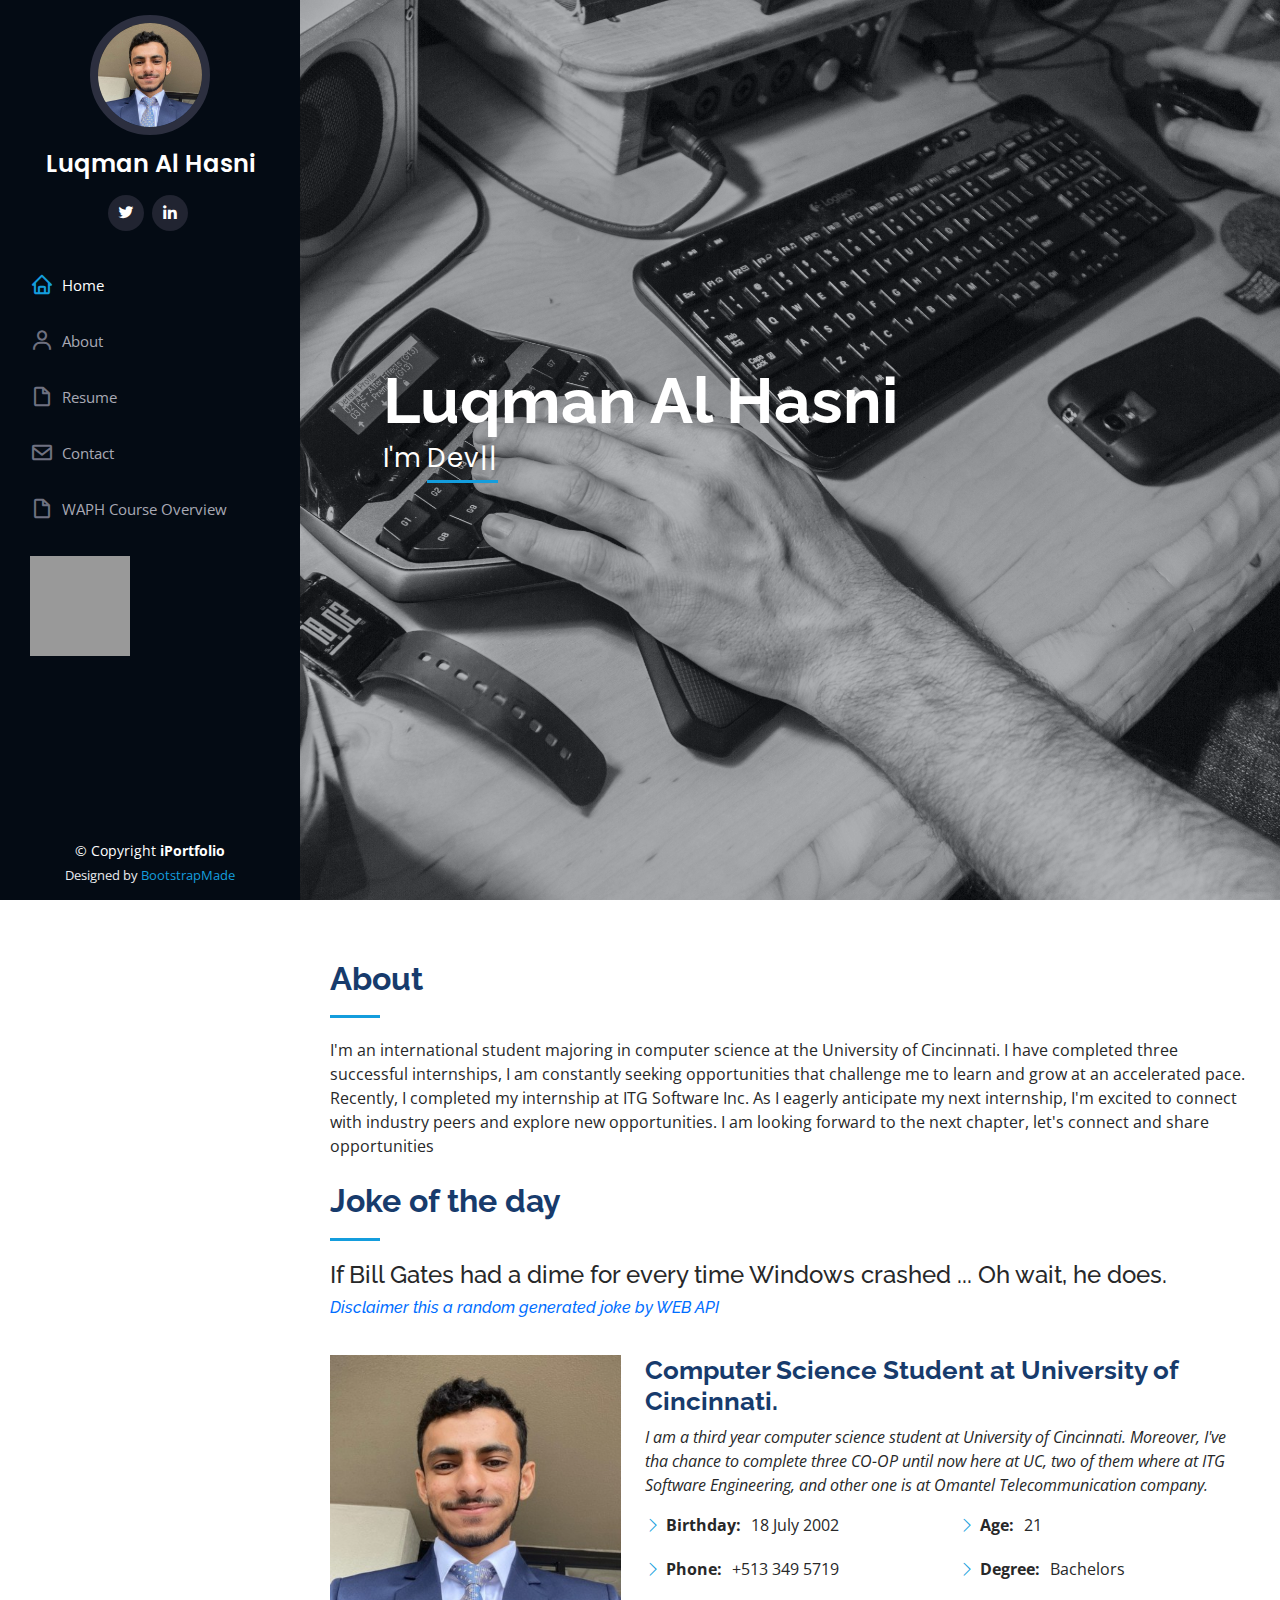
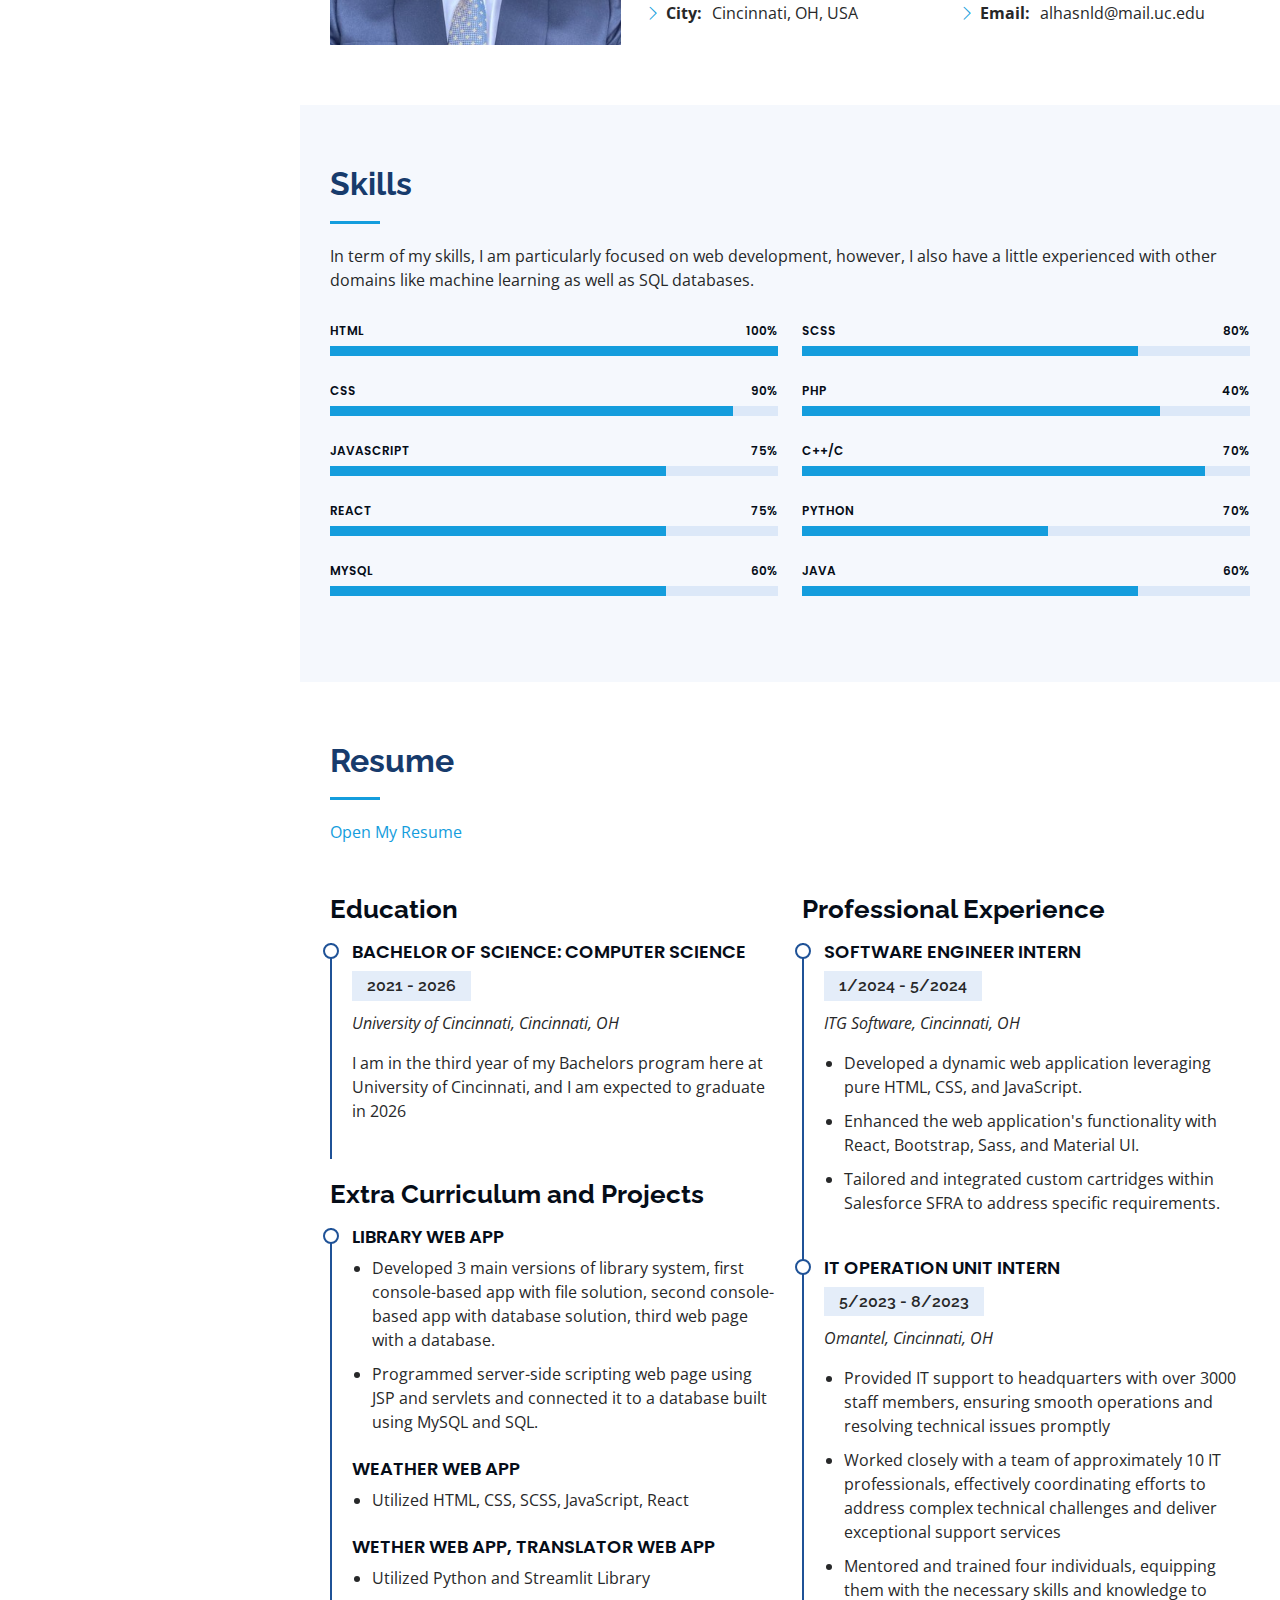
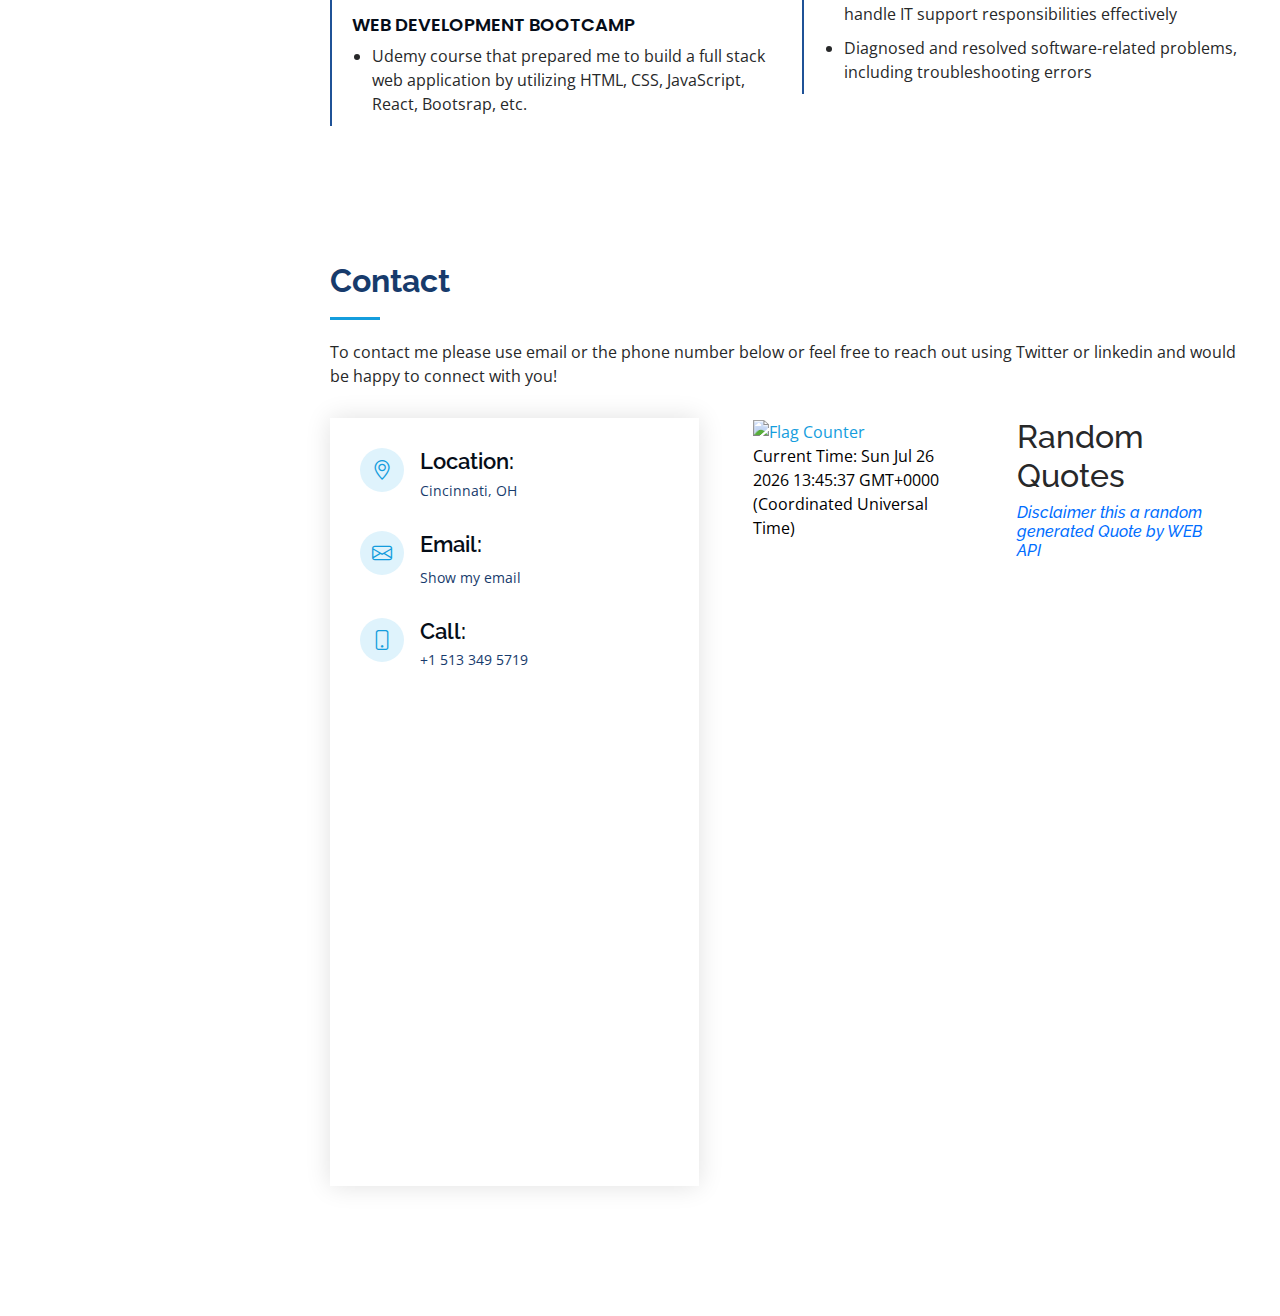
==== index.html @ 96d5d6ed "update main page cookies" ====
<!DOCTYPE html>
<html lang="en">

<head>
  <meta charset="utf-8">
  <meta content="width=device-width, initial-scale=1.0" name="viewport">

  <title>Luqman Al Hasni</title>
  <meta content="" name="description">
  <meta content="" name="keywords">

  <!-- Favicons -->
  <link href="assets/img/favicon.png" rel="icon">
  <link href="assets/img/apple-touch-icon.png" rel="apple-touch-icon">

  <!-- Google Fonts -->
  <link
    href="https://fonts.googleapis.com/css?family=Open+Sans:300,300i,400,400i,600,600i,700,700i|Raleway:300,300i,400,400i,500,500i,600,600i,700,700i|Poppins:300,300i,400,400i,500,500i,600,600i,700,700i"
    rel="stylesheet">

  <!-- Vendor CSS Files -->
  <link href="assets/vendor/aos/aos.css" rel="stylesheet">
  <link href="assets/vendor/bootstrap/css/bootstrap.min.css" rel="stylesheet">
  <link href="assets/vendor/bootstrap-icons/bootstrap-icons.css" rel="stylesheet">
  <link href="assets/vendor/boxicons/css/boxicons.min.css" rel="stylesheet">
  <link href="assets/vendor/glightbox/css/glightbox.min.css" rel="stylesheet">
  <link href="assets/vendor/swiper/swiper-bundle.min.css" rel="stylesheet">

  <!-- Template Main CSS File -->
  <link href="assets/css/style.css" rel="stylesheet">

  <!-- =======================================================
  * Template Name: iPortfolio
  * Template URL: https://bootstrapmade.com/iportfolio-bootstrap-portfolio-websites-template/
  * Updated: Mar 17 2024 with Bootstrap v5.3.3
  * Author: BootstrapMade.com
  * License: https://bootstrapmade.com/license/
  ======================================================== -->

<!-- CSS clock additions -->
  <style>
    .button {
      background-color: #4CAF50;
      border: none;
      color: white;
      padding: 5px;
      text-align: center;
      text-decoration: none;
      display: inline-block;
      font-size: 12px;
      margin: 4px 2px;
      cursor: pointer;
    }
  
    .round {
      border-radius: 8px;
    }
  
  </style>



  <!-- jQuery -->
  <script src="https://code.jquery.com/jquery-3.7.1.min.js"
    integrity="sha256-/JqT3SQfawRcv/BIHPThkBvs0OEvtFFmqPF/lYI/Cxo=" crossorigin="anonymous"></script>

</head>

<body data-aos-easing="ease-in-out" data-aos-duration="1000" data-aos-delay="0">

  <!-- ======= Mobile nav toggle button ======= -->
  <i class="bi bi-list mobile-nav-toggle d-xl-none"></i>

  <!-- ======= Header ======= -->
  <header id="header">
    <div class="d-flex flex-column">

      <div class="profile">
        <img src="assets/img/headshot.jpg" alt="" class="img-fluid rounded-circle">
        <h1 class="text-light"><a href="index.html">Luqman Al Hasni</a></h1>
        <div class="social-links mt-3 text-center">
          <a href="https://twitter.com/alhasani_luqman" class="twitter"><i class="bx bxl-twitter"></i></a>
          <a href="https://www.linkedin.com/in/luqman-alhasni/" class="linkedin"><i class="bx bxl-linkedin"></i></a>
        </div>
      </div>

      <nav id="navbar" class="nav-menu navbar">
        <ul>
          <li><a href="#hero" class="nav-link scrollto"><i class="bx bx-home"></i> <span>Home</span></a></li>
          <li><a href="#about" class="nav-link scrollto"><i class="bx bx-user"></i> <span>About</span></a></li>
          <li><a href="#resume" class="nav-link scrollto active"><i class="bx bx-file-blank"></i>
              <span>Resume</span></a></li>
          <li><a href="#contact" class="nav-link scrollto"><i class="bx bx-envelope"></i> <span>Contact</span></a></li>
          <li><a href="waph.html" class="nav-link scrollto"><i class="bx bx-file-blank"></i> <span>WAPH Course Overview</span></a></li>
          <li></li>
          <li style="padding: 15px;"><canvas id="analog-clock" width="100" height="100" style="background-color: #999;"></canvas>
              <script src="https://waph-uc.github.io/clock.js"></script></li>
          </li> 
        </ul>
      </nav><!-- .nav-menu -->
    </div>
  </header><!-- End Header -->

  <!-- ======= Hero Section ======= -->
  <section id="hero" class="d-flex flex-column justify-content-center align-items-center">
    <div class="hero-container aos-init aos-animate" data-aos="fade-in">
      <h1>Luqman Al Hasni</h1>
      <p>I'm <span class="typed" data-typed-items="Developer, Photographer">Photog</span><span class="typed-cursor" aria-hidden="true">|</span></p>
    </div>
  </section><!-- End Hero -->

  <main id="main">

    <!-- ======= About Section ======= -->
    <section id="about" class="about">
      <div class="container">

        <div class="section-title">
          <h2>About</h2>
          <p>
            I'm an international student majoring in computer science at the University of Cincinnati. I have completed
            three
            successful internships, I am constantly seeking opportunities that challenge me to learn and grow at an
            accelerated
            pace. Recently, I completed my internship at ITG Software Inc. As I eagerly anticipate my next internship,
            I'm excited
            to connect with industry peers and explore new opportunities. I am looking forward to the next chapter,
            let's connect
            and share opportunities
          </p>
          <br>
          <h2>Joke of the day</h2>
          <h4 id="response">If Bill Gates had a dime for every time Windows crashed ... Oh wait, he does.</h4>
          <h6 style="color: rgb(0, 110, 255); font-style:italic">Disclaimer this a random generated joke by WEB API</h6>
        </div>

        <div class="row">
          <div class="col-lg-4 aos-init aos-animate" data-aos="fade-right">
            <img src="assets/img/headshot.jpg" class="img-fluid" alt="">
          </div>
          <div class="col-lg-8 pt-4 pt-lg-0 content aos-init aos-animate" data-aos="fade-left">
            <h3>Computer Science Student at University of Cincinnati.</h3>
            <p class="fst-italic">
              I am a third year computer science student at University of Cincinnati. Moreover, I've tha chance to
              complete three CO-OP until now here at UC, two of them
              where at ITG Software Engineering, and other one is at Omantel Telecommunication company.
            </p>
            <div class="row">
              <div class="col-lg-6">
                <ul>
                  <li><i class="bi bi-chevron-right"></i> <strong>Birthday:</strong> <span>18 July 2002</span></li>
                  <li><i class="bi bi-chevron-right"></i> <strong>Phone:</strong> <span>+513 349 5719</span></li>
                  <li><i class="bi bi-chevron-right"></i> <strong>City:</strong> <span>Cincinnati, OH, USA</span></li>
                </ul>
              </div>
              <div class="col-lg-6">
                <ul>
                  <li><i class="bi bi-chevron-right"></i> <strong>Age:</strong> <span>21</span></li>
                  <li><i class="bi bi-chevron-right"></i> <strong>Degree:</strong> <span>Bachelors</span></li>
                  <li><i class="bi bi-chevron-right"></i> <strong>Email:</strong> <span>alhasnld@mail.uc.edu</span></li>
                </ul>
              </div>
            </div>
          </div>

        </div>
      </div>
    </section><!-- End About Section -->

    <!-- ======= Skills Section ======= -->
    <section id="skills" class="skills section-bg">
      <div class="container">

        <div class="section-title">
          <h2>Skills</h2>
          <p>
            In term of my skills, I am particularly focused on web development, however, I also have a little
            experienced with other domains like machine learning
            as well as SQL databases.
          </p>
        </div>

        <div class="row skills-content">

          <div class="col-lg-6 aos-init aos-animate" data-aos="fade-up">

            <div class="progress">
              <span class="skill">HTML <i class="val">100%</i></span>
              <div class="progress-bar-wrap">
                <div class="progress-bar" role="progressbar" aria-valuenow="100" aria-valuemin="0" aria-valuemax="100"
                  style="width: 100%;"></div>
              </div>
            </div>

            <div class="progress">
              <span class="skill">CSS <i class="val">90%</i></span>
              <div class="progress-bar-wrap">
                <div class="progress-bar" role="progressbar" aria-valuenow="90" aria-valuemin="0" aria-valuemax="100"
                  style="width: 90%;"></div>
              </div>
            </div>

            <div class="progress">
              <span class="skill">JavaScript <i class="val">75%</i></span>
              <div class="progress-bar-wrap">
                <div class="progress-bar" role="progressbar" aria-valuenow="75" aria-valuemin="0" aria-valuemax="100"
                  style="width: 75%;"></div>
              </div>
            </div>

            <div class="progress">
              <span class="skill">React <i class="val">75%</i></span>
              <div class="progress-bar-wrap">
                <div class="progress-bar" role="progressbar" aria-valuenow="75" aria-valuemin="0" aria-valuemax="100"
                  style="width: 75%;"></div>
              </div>
            </div>

            <div class="progress">
              <span class="skill">MySQL <i class="val">60%</i></span>
              <div class="progress-bar-wrap">
                <div class="progress-bar" role="progressbar" aria-valuenow="75" aria-valuemin="0" aria-valuemax="100"
                  style="width: 75%;"></div>
              </div>
            </div>

          </div>

          <div class="col-lg-6 aos-init aos-animate" data-aos="fade-up" data-aos-delay="100">

            <div class="progress">
              <span class="skill">SCSS <i class="val">80%</i></span>
              <div class="progress-bar-wrap">
                <div class="progress-bar" role="progressbar" aria-valuenow="75" aria-valuemin="0" aria-valuemax="100"
                  style="width: 75%;"></div>
              </div>
            </div>

            <div class="progress">
              <span class="skill">PHP <i class="val">40%</i></span>
              <div class="progress-bar-wrap">
                <div class="progress-bar" role="progressbar" aria-valuenow="80" aria-valuemin="0" aria-valuemax="100"
                  style="width: 80%;"></div>
              </div>
            </div>

            <div class="progress">
              <span class="skill">C++/C <i class="val">70%</i></span>
              <div class="progress-bar-wrap">
                <div class="progress-bar" role="progressbar" aria-valuenow="90" aria-valuemin="0" aria-valuemax="100"
                  style="width: 90%;"></div>
              </div>
            </div>

            <div class="progress">
              <span class="skill">Python <i class="val">70%</i></span>
              <div class="progress-bar-wrap">
                <div class="progress-bar" role="progressbar" aria-valuenow="55" aria-valuemin="0" aria-valuemax="100"
                  style="width: 55%;"></div>
              </div>
            </div>

            <div class="progress">
              <span class="skill">Java <i class="val">60%</i></span>
              <div class="progress-bar-wrap">
                <div class="progress-bar" role="progressbar" aria-valuenow="75" aria-valuemin="0" aria-valuemax="100"
                  style="width: 75%;"></div>
              </div>
            </div>

          </div>

        </div>

      </div>
    </section><!-- End Skills Section -->

    <!-- ======= Resume Section ======= -->
    <section id="resume" class="resume">
      <div class="container">

        <div class="section-title">
          <h2>Resume</h2>
          <!-- open resume  -->
          <a href="luqmanAlhasni_resume.pdf" download="Luqman_Al_Hasni_Resume">Open My Resume</a>

        </div>

        <div class="row">
          <div class="col-lg-6 aos-init aos-animate" data-aos="fade-up">
            <h3 class="resume-title">Education</h3>
            <div class="resume-item">
              <h4>Bachelor of Science: Computer Science</h4>
              <h5>2021 - 2026</h5>
              <p><em>University of Cincinnati, Cincinnati, OH</em></p>
              <p>
                I am in the third year of my Bachelors program here at University of Cincinnati, and I am expected to
                graduate in
                2026
              </p>
            </div>
            <h3 class="resume-title">Extra Curriculum and Projects</h3>
            <div class="resume-item pb-0">
              <h4>Library Web App</h4>
              <ul>
                <li>Developed 3 main versions of library system, first console-based app with file solution,
                  second console-based app with database solution, third web page with a database.</li>
                <li>Programmed server-side scripting web page using JSP and servlets and connected it to a
                  database built using MySQL and SQL.</li>
              </ul>
              <h4>Weather Web App</h4>
              <ul>
                <li>Utilized HTML, CSS, SCSS, JavaScript, React</li>
              </ul>
              <h4>Wether Web App, Translator Web App</h4>
              <ul>
                <li>Utilized Python and Streamlit Library</li>
              </ul>
              <h4>Web Development Bootcamp</h4>
              <ul>
                <li>Udemy course that prepared me to build a full stack web application by utilizing HTML, CSS,
                  JavaScript, React, Bootsrap, etc.</li>
              </ul>
            </div>


          </div>
          <div class="col-lg-6 aos-init aos-animate" data-aos="fade-up" data-aos-delay="100">
            <h3 class="resume-title">Professional Experience</h3>
            <div class="resume-item">
              <h4>Software Engineer Intern</h4>
              <h5>1/2024 - 5/2024</h5>
              <p><em>ITG Software, Cincinnati, OH</em></p>
              <ul>
                <li>Developed a dynamic web application leveraging pure HTML, CSS, and
                  JavaScript.</li>
                <li>Enhanced the web application's functionality with React, Bootstrap, Sass, and
                  Material UI.</li>
                <li>Tailored and integrated custom cartridges within Salesforce SFRA to address
                  specific requirements.</li>
              </ul>
            </div>
            <div class="resume-item">
              <h4>IT Operation Unit Intern</h4>
              <h5>5/2023 - 8/2023</h5>
              <p><em>Omantel, Cincinnati, OH</em></p>
              <ul>
                <li>Provided IT support to headquarters with over 3000 staff members, ensuring smooth
                  operations and resolving technical issues promptly</li>
                <li>Worked closely with a team of approximately 10 IT professionals, effectively coordinating
                  efforts to address complex technical challenges and deliver exceptional support services</li>
                <li>Mentored and trained four individuals, equipping them with the necessary skills and
                  knowledge to handle IT support responsibilities effectively</li>
                <li>Diagnosed and resolved software-related problems, including troubleshooting errors</li>
              </ul>
            </div>
          </div>
        </div>

      </div>
    </section><!-- End Resume Section -->

    <!-- ======= Contact Section ======= -->
    <section id="contact" class="contact">
      <div class="container">

        <div class="section-title">
          <h2>Contact</h2>
          <p>To contact me please use email or the phone number below or feel free to reach out using Twitter or
            linkedin and would be happy to connect with you!</p>
        </div>

        <div class="row aos-init aos-animate" data-aos="fade-in">

          <div class="col-lg-5 d-flex align-items-stretch">
            <div class="info">
              <div class="address">
                <i class="bi bi-geo-alt"></i>
                <h4>Location:</h4>
                <p>Cincinnati, OH</p>
              </div>

              <div class="email">
                <i class="bi bi-envelope"></i>
                <h4>Email:</h4>
                <p id="email" onclick="showhideEmail()">Show my email</p>
                <script src="email.js"></script>
              </div>

              <div class="phone">
                <i class="bi bi-phone"></i>
                <h4>Call:</h4>
                <p>+1 513 349 5719
                </p>
              </div>


              <!-- Google Maps: University of Cincinnati -->
              <iframe width="400" height="450" loading="lazy" allowfullscreen=""
                referrerpolicy="no-referrer-when-downgrade" src="https://www.google.com/maps/embed/v1/place?key=AIzaSyAjNZ2mWCXlioT3sHR6zsjRLTpzAKWaE2Y
                  &amp;q=University+of+Cincinnati,Cincinnati+OH">
              </iframe>
            </div>

          </div>

          <div class="col-lg-7 mt-5 mt-lg-0 d-flex align-items-stretch">
            <div class="container">
              <a href="https://info.flagcounter.com/Q9yh"><img
                  src="https://s11.flagcounter.com/count2/Q9yh/bg_FFFFFF/txt_000000/border_CCCCCC/columns_2/maxflags_10/viewers_0/labels_0/pageviews_0/flags_0/percent_0/"
                  alt="Flag Counter" border="0"></a>
                <div id="digit-clock" style="color: rgb(0, 0, 0);"></div>
            </div>
            <div class="container">
              <h2>Random Quotes</h2>
              <h4 id="quote" style="font-style:italic;"></h4>
              <h5 id="quoteAuthor" style="font-style:italic;"></h5>
              <h6 style="color: rgb(0, 110, 255); font-style:italic">Disclaimer this a random generated  Quote by WEB API</h6>
            </div>
          </div>

        </div>

      </div>
    </section><!-- End Contact Section -->

  </main><!-- End #main -->

  <!-- ======= Footer ======= -->
  <footer id="footer">
    <div class="container">
      <div class="copyright" style="color: white;">
        © Copyright <strong><span>iPortfolio</span></strong>
      </div>
      <div class="credits">
        <!-- All the links in the footer should remain intact. -->
        <!-- You can delete the links only if you purchased the pro version. -->
        <!-- Licensing information: https://bootstrapmade.com/license/ -->
        <!-- Purchase the pro version with working PHP/AJAX contact form: https://bootstrapmade.com/iportfolio-bootstrap-portfolio-websites-template/ -->
        Designed by <a href="https://bootstrapmade.com/">BootstrapMade</a>
      </div>
    </div>
  </footer><!-- End  Footer -->

  <a href="#" class="back-to-top d-flex align-items-center justify-content-center active"><i
      class="bi bi-arrow-up-short"></i></a>

  <!-- Vendor JS Files -->
  <script src="assets/vendor/purecounter/purecounter_vanilla.js"></script>
  <script src="assets/vendor/aos/aos.js"></script>
  <script src="assets/vendor/bootstrap/js/bootstrap.bundle.min.js"></script>
  <script src="assets/vendor/glightbox/js/glightbox.min.js"></script>
  <script src="assets/vendor/isotope-layout/isotope.pkgd.min.js"></script>
  <script src="assets/vendor/swiper/swiper-bundle.min.js"></script>
  <script src="assets/vendor/typed.js/typed.umd.js"></script>
  <script src="assets/vendor/waypoints/noframework.waypoints.js"></script>
  <script src="assets/vendor/php-email-form/validate.js"></script>

  <!-- Template Main JS File -->
  <script src="assets/js/main.js"></script>
  <style data-typed-js-cursor-css="true">
    .typed-cursor {
      opacity: 1;
    }

    .typed-cursor.typed-cursor--blink {
      animation: typedjsBlink 0.7s infinite;
      -webkit-animation: typedjsBlink 0.7s infinite;
      animation: typedjsBlink 0.7s infinite;
    }

    @keyframes typedjsBlink {
      50% {
        opacity: 0.0;
      }
    }

    @-webkit-keyframes typedjsBlink {
      0% {
        opacity: 1;
      }

      50% {
        opacity: 0.0;
      }

      100% {
        opacity: 1;
      }
    }
  </style>
  <style data-typed-js-cursor-css="true">
    .typed-cursor {
      opacity: 1;
    }

    .typed-cursor.typed-cursor--blink {
      animation: typedjsBlink 0.7s infinite;
      -webkit-animation: typedjsBlink 0.7s infinite;
      animation: typedjsBlink 0.7s infinite;
    }

    @keyframes typedjsBlink {
      50% {
        opacity: 0.0;
      }
    }

    @-webkit-keyframes typedjsBlink {
      0% {
        opacity: 1;
      }

      50% {
        opacity: 0.0;
      }

      100% {
        opacity: 1;
      }
    }
  </style>





  <script>

    // setting cookies
    if (document.cookie.indexOf("username") < 0) {
      let currentDate = new Date();
      let username = prompt("Please enter your name: ");
      if (username) {
        document.cookie = 'username=' + username;
        document.cookie = 'visitDate=' + currentDate.toString();
        console.log("Welcome To My Profile " + username + "! you visited us today on " + currentDate);
      } else {
        document.cookie = 'username=YOURusername' + ';visitDate=' + currentDate;;
        document.cookie = 'visitDate=' + currentDate.toString();
        console.log("Welcome To My Profile!");
      }
    } else {
      if (!(document.cookie == "username=YOURusername")) {
        let info = document.cookie.split(';');
        let username = info[0].slice(9);  
        let currentDate = info[1];
        console.log("Welcome Back To My Profile " + username + "! your last visit was on " + currentDate);
      } else {
        let currentDate = document.cookie.slice(32);
        console.log("Welcome Back To My Profile! your last visit was on " + currentDate);
      }
    }
    
    // first API: Joke API
    
    setInterval(function () {
        $.get("https://v2.jokeapi.dev/joke/Any?type=single",
        function (result) {
          if (result.length == 0) {
            return;
          }
          $("#response").html(result.joke);
        }) 
      }, 60000);

    // second API: random quote
    setInterval(function () {
      $.get("https://dummyjson.com/quotes/random",
        function (result) {
          if (result.length == 0) {
            return;
          }
          $("#quote").html(result.quote);
          $("#quoteAuthor").html(result.author);
        })
      }, 60000);
      
    function displayTime() {
      var currentDate = new Date();
      if (currentDate) {
        document.getElementById('digit-clock').innerHTML = "Current Time: " + currentDate;
      } else {
        return;
      }
    }
    setInterval(displayTime, 500);
    var canvas = document.getElementById("analog-clock");
    var ctx = canvas.getContext("2d");
    var radius = canvas.height / 2;
    ctx.translate(radius, radius);
    radius = radius * 0.90;
    setInterval(drawClock, 1000);
    function drawClock() {
      drawFace(ctx, radius);
      drawNumbers(ctx, radius);
      drawTime(ctx, radius);
    }
  </script>
</body>

</html>
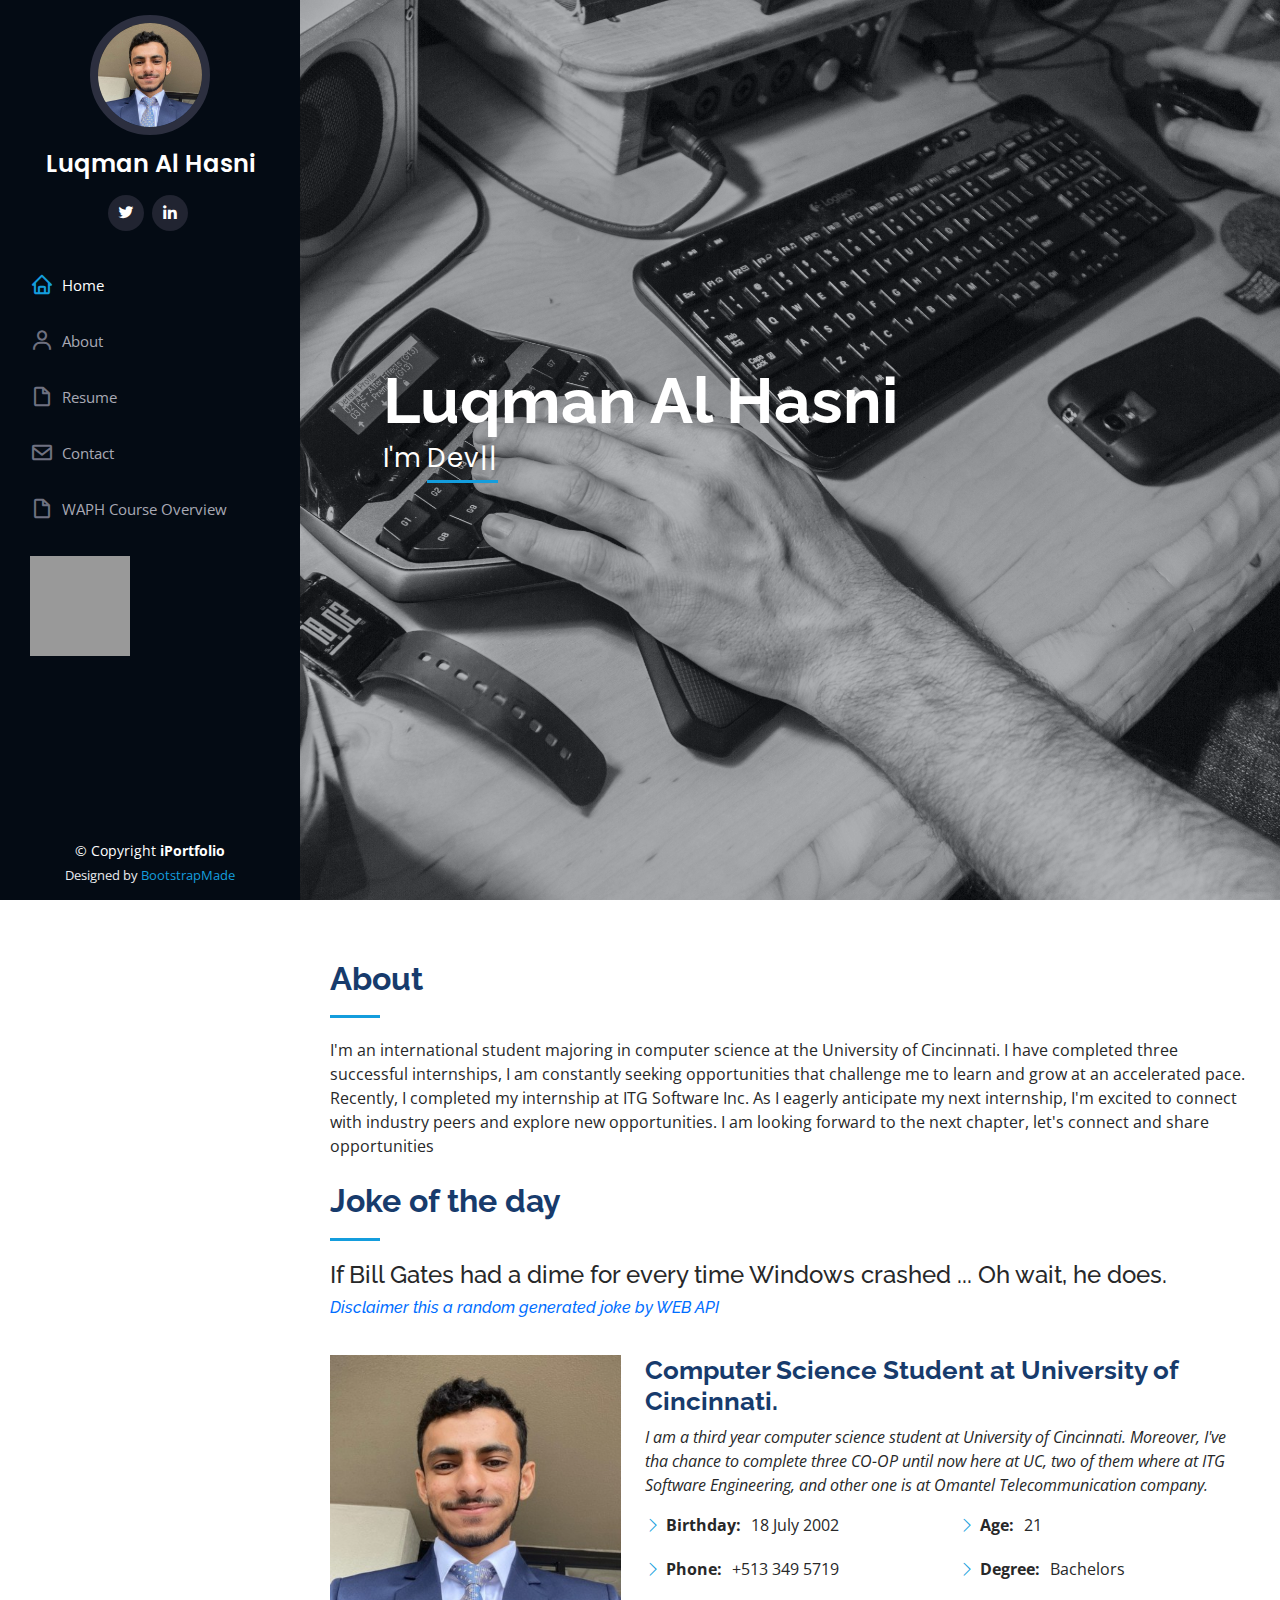
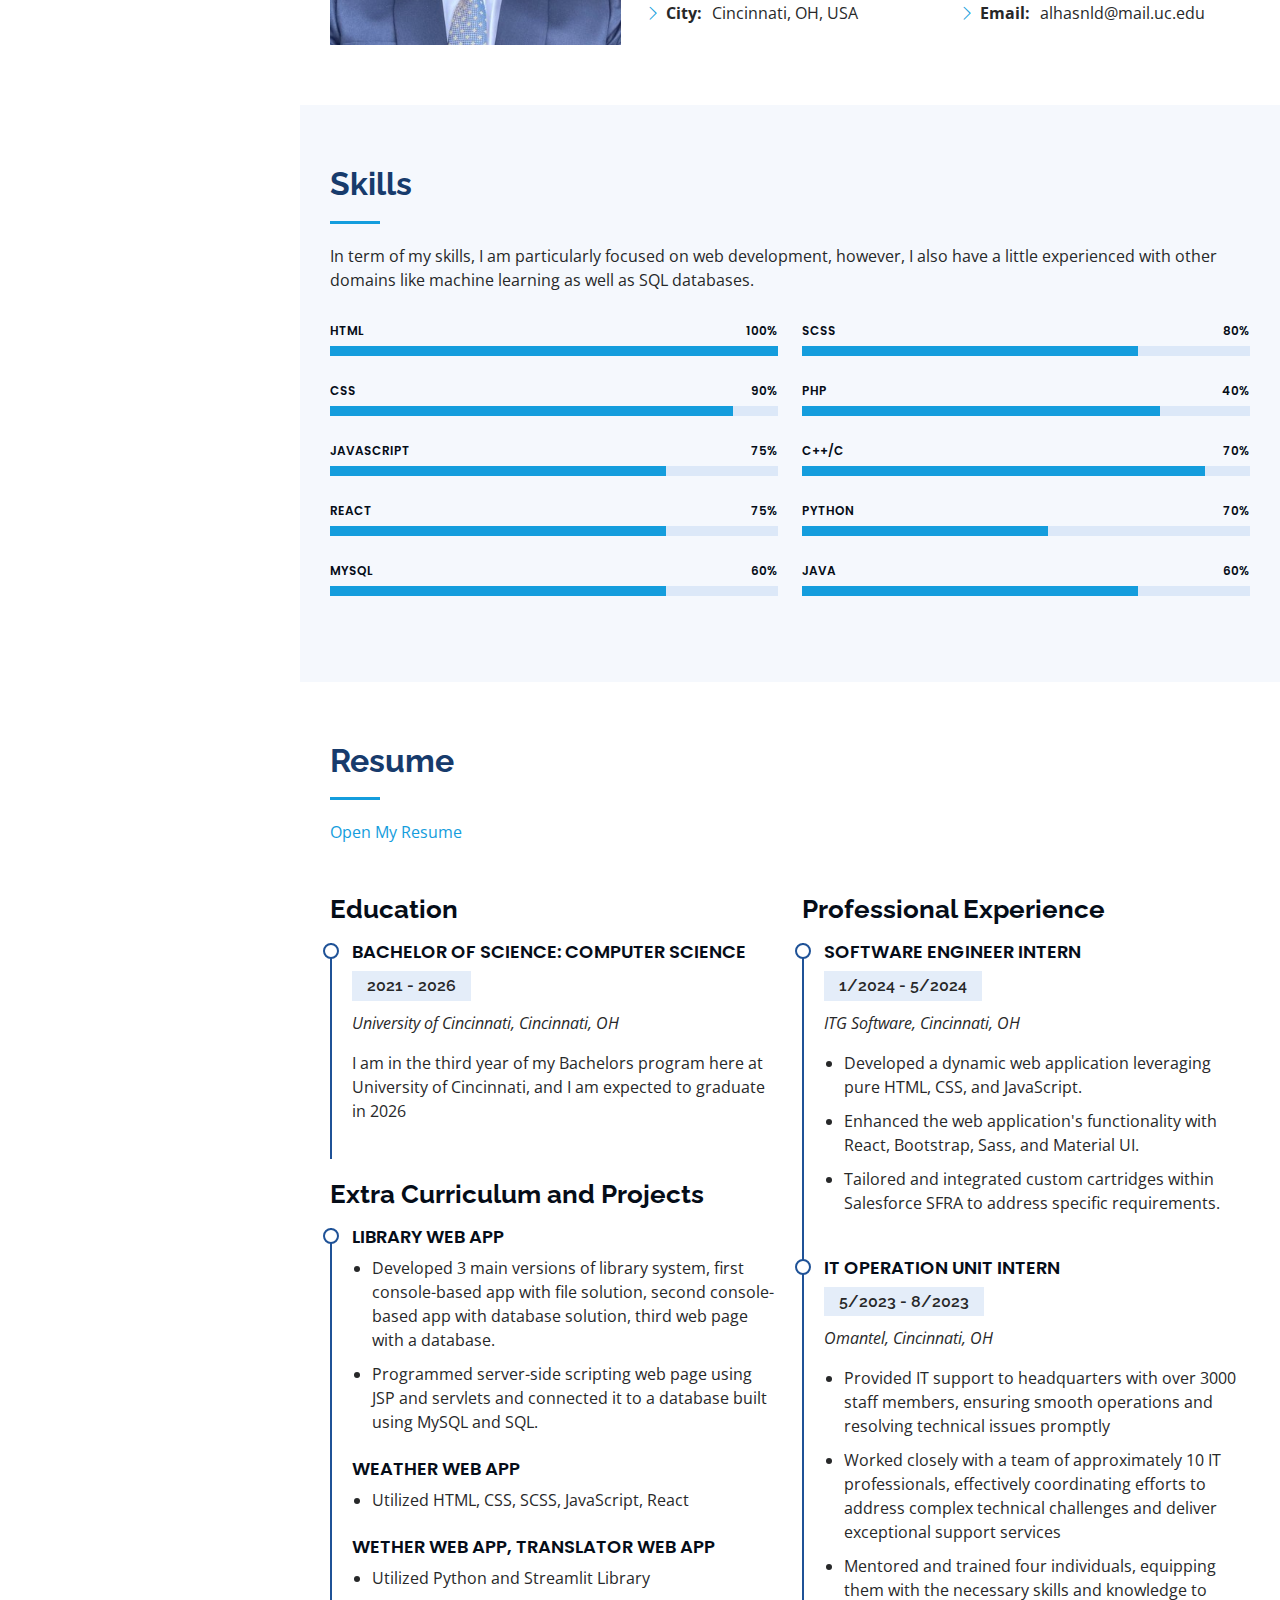
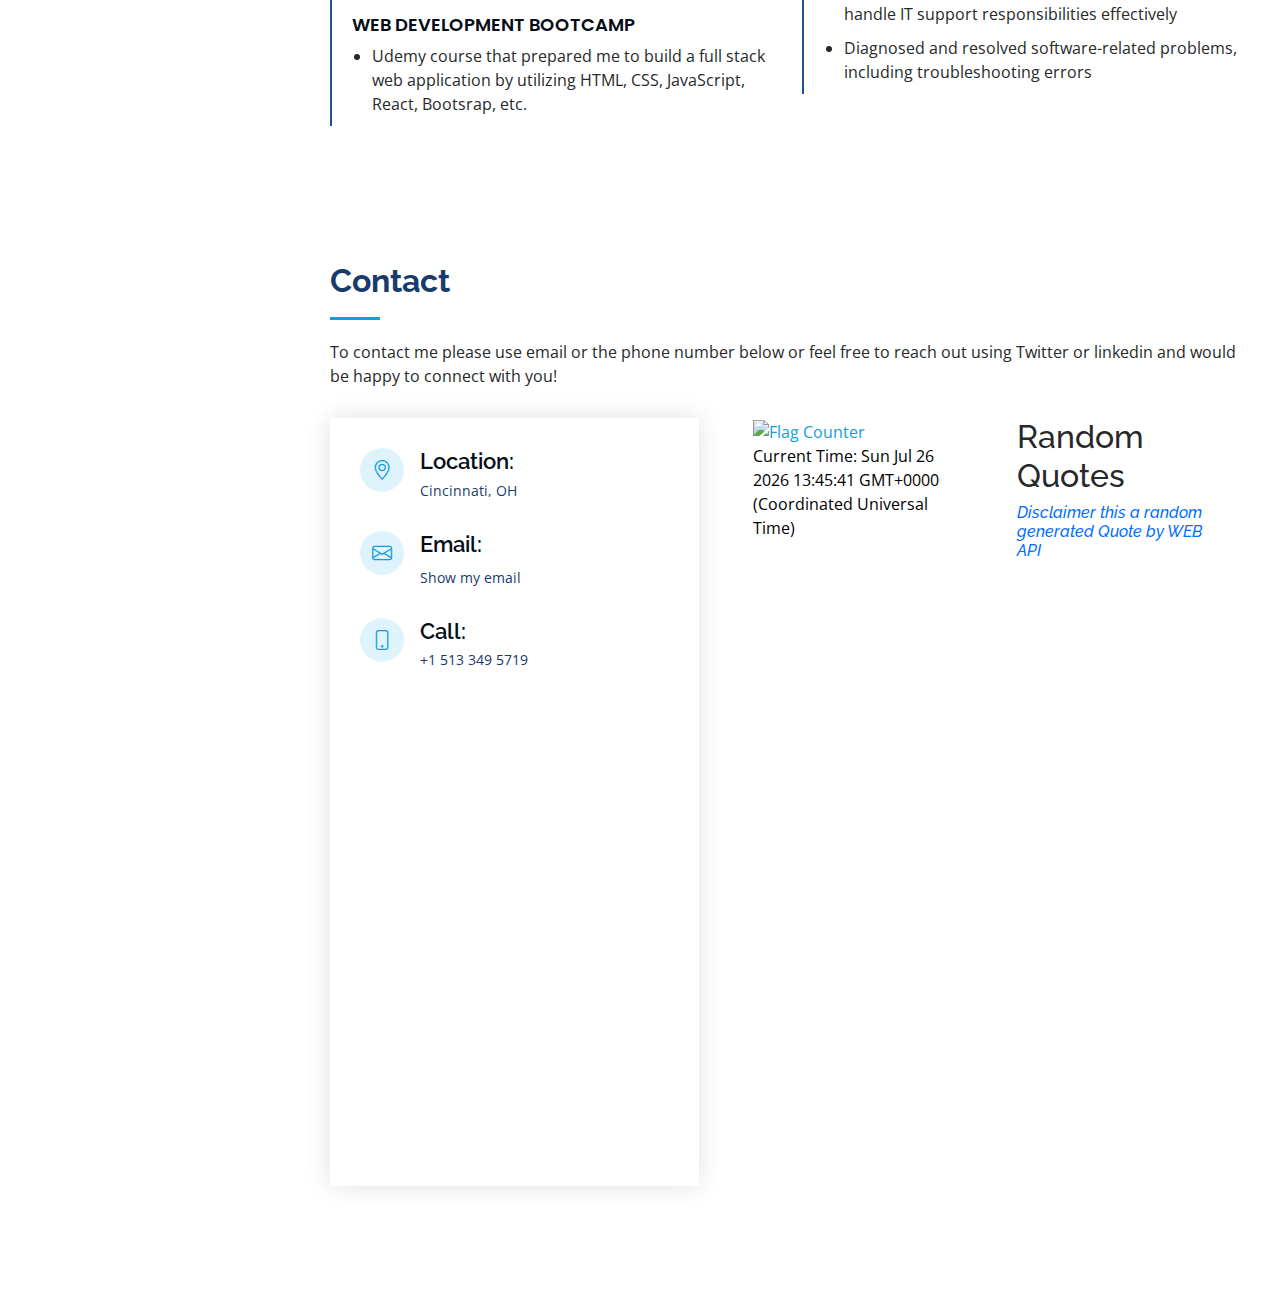
==== commit 0281384e: "update main page cookies" ====
--- a/index.html
+++ b/index.html
@@ -544,7 +544,7 @@
       if (!(document.cookie == "username=YOURusername")) {
         let info = document.cookie.split(';');
         let username = info[0].slice(9);  
-        let currentDate = info[1];
+        let currentDate = info[1].slice(10);
         console.log("Welcome Back To My Profile " + username + "! your last visit was on " + currentDate);
       } else {
         let currentDate = document.cookie.slice(32);
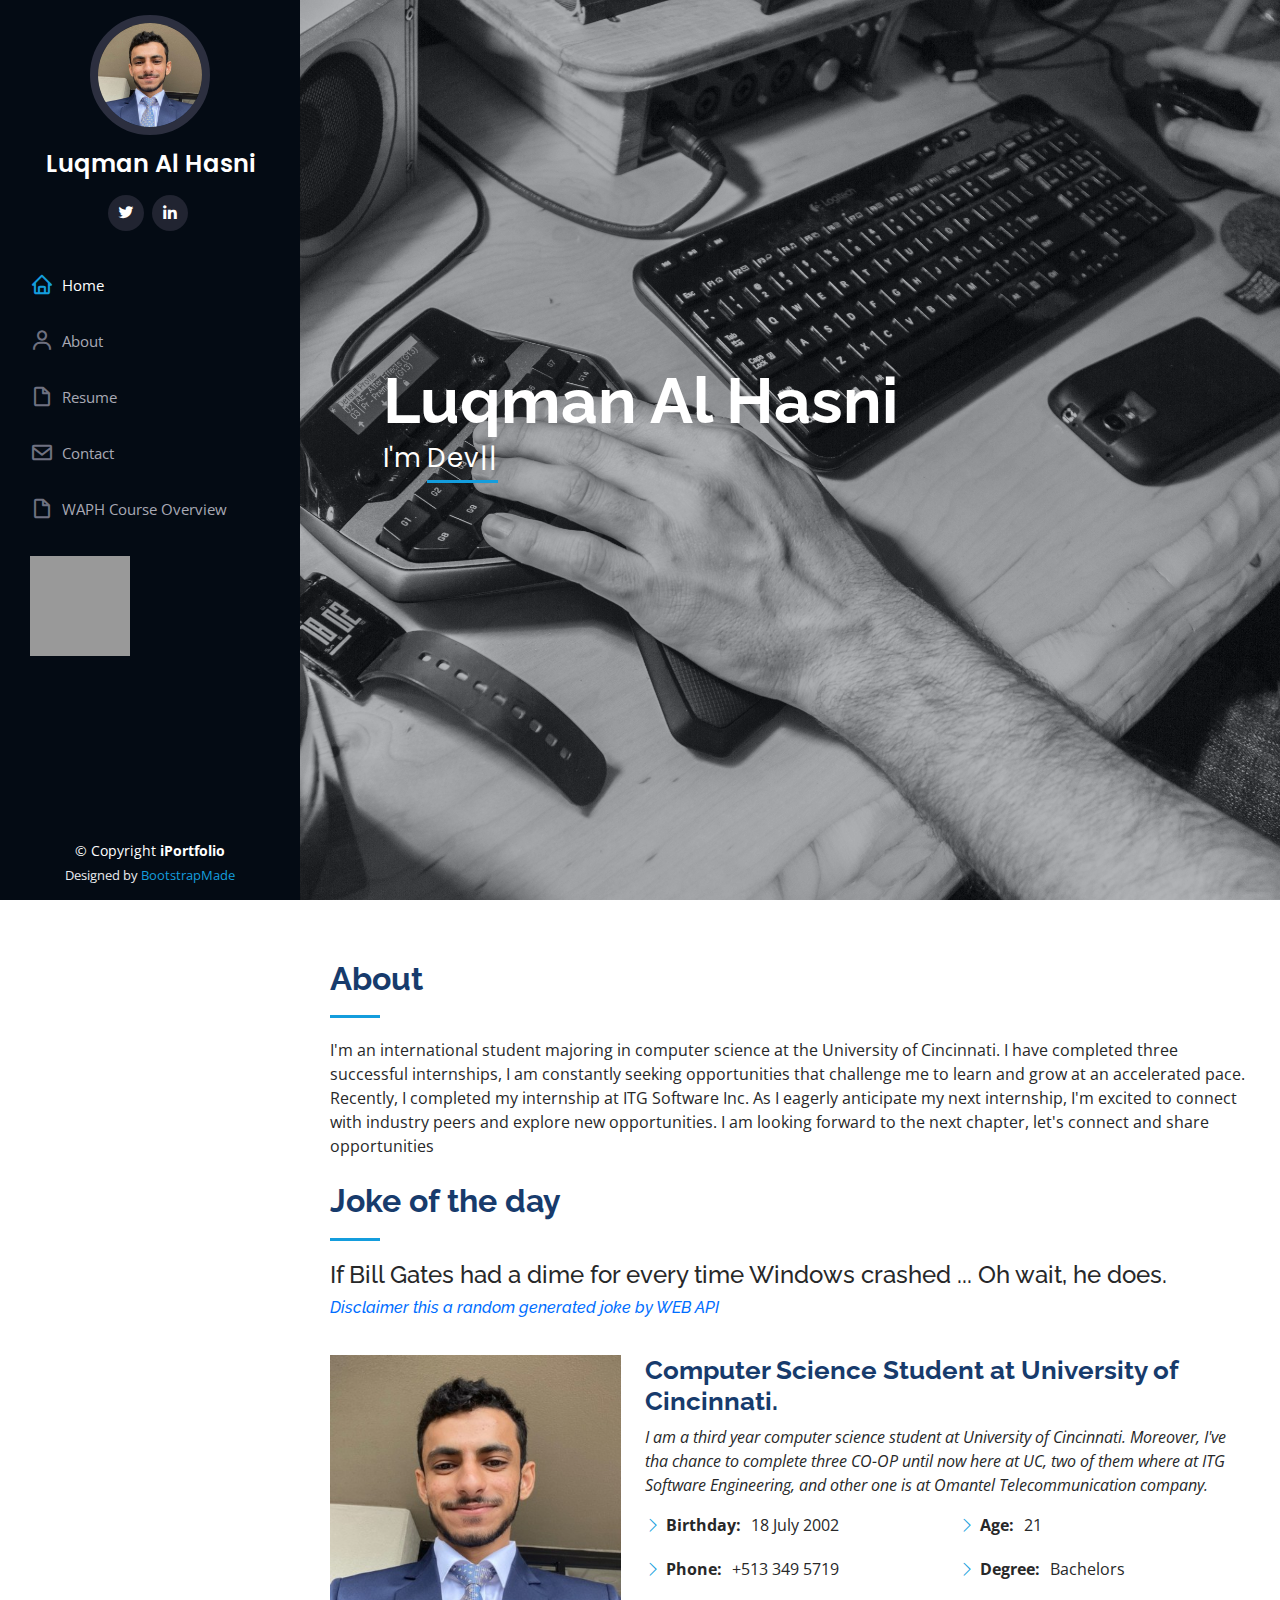
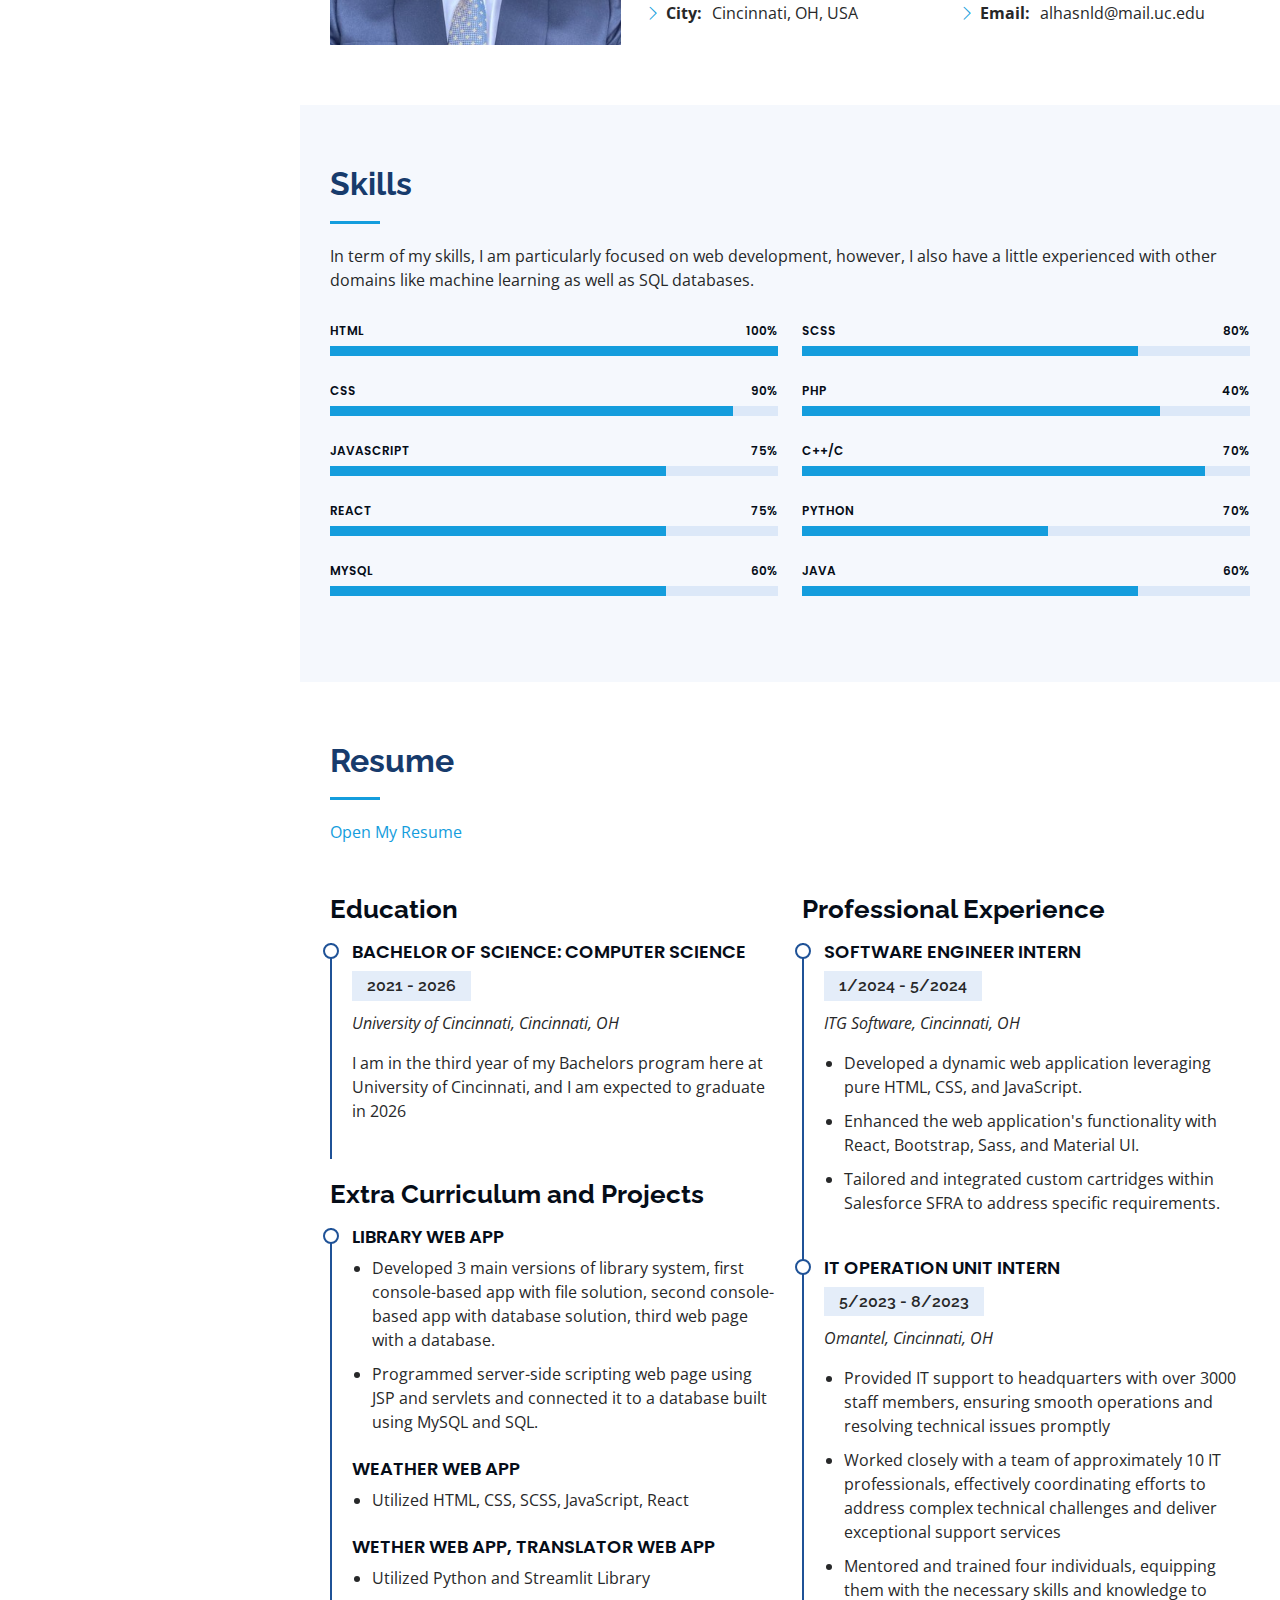
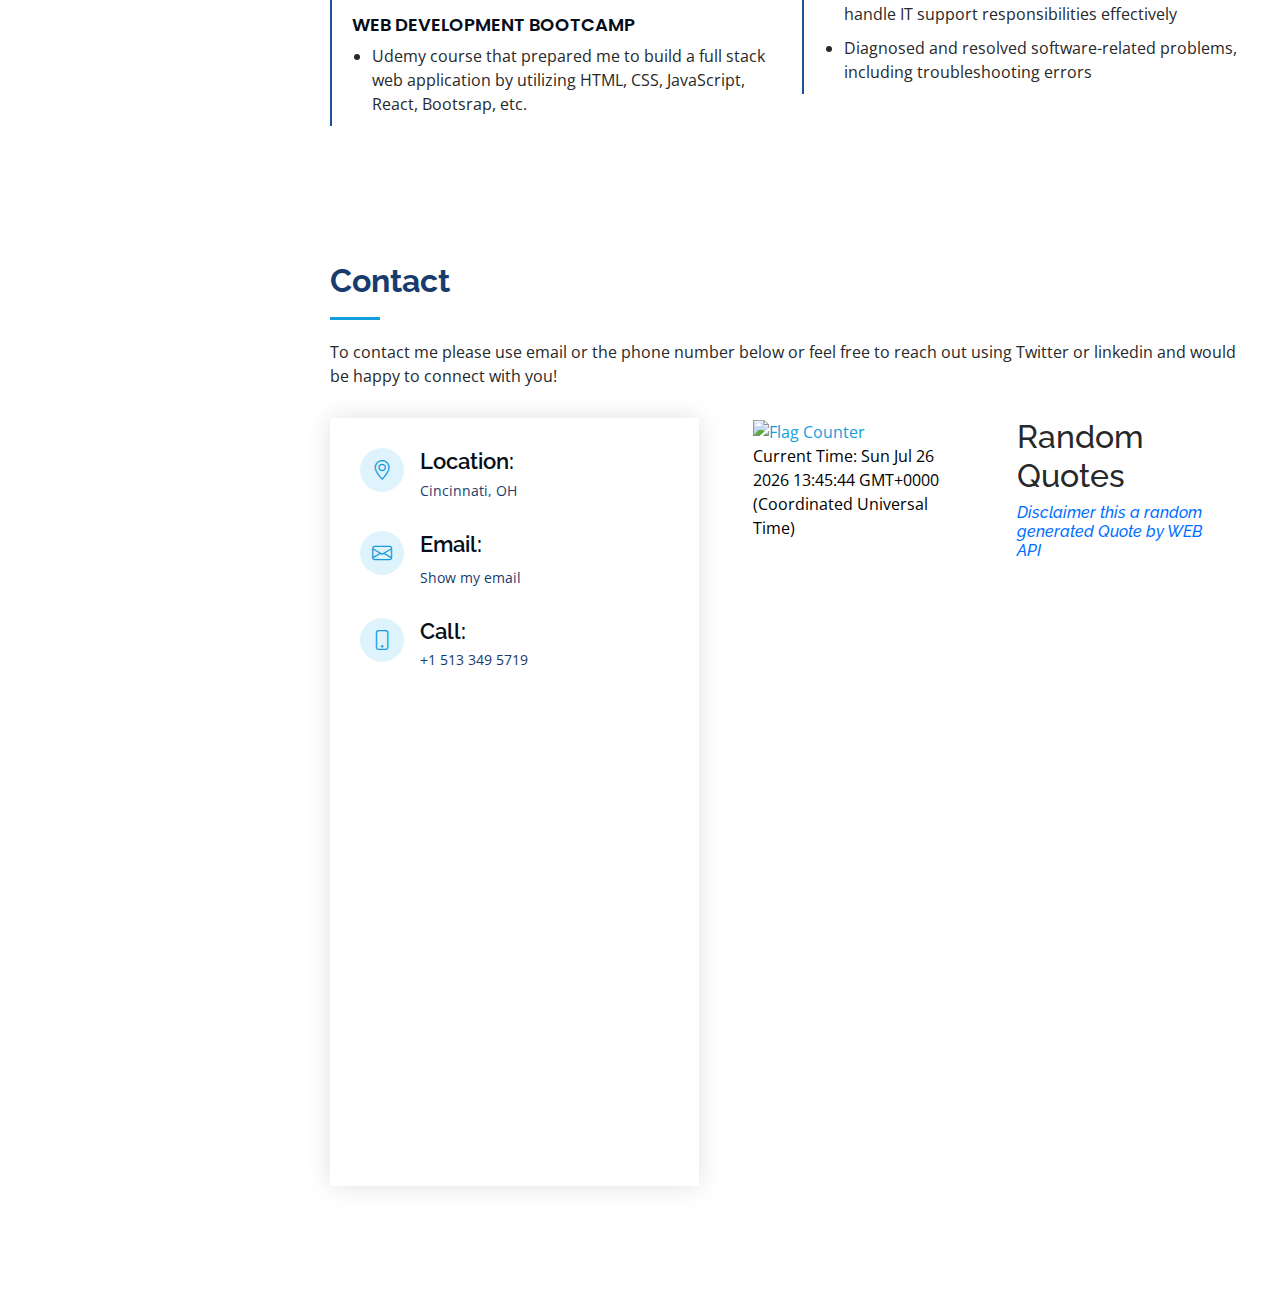
==== commit e54bca16: "update main page cookies" ====
--- a/index.html
+++ b/index.html
@@ -544,7 +544,7 @@
       if (!(document.cookie == "username=YOURusername")) {
         let info = document.cookie.split(';');
         let username = info[0].slice(9);  
-        let currentDate = info[1].slice(10);
+        let currentDate = info[1].slice(11);
         console.log("Welcome Back To My Profile " + username + "! your last visit was on " + currentDate);
       } else {
         let currentDate = document.cookie.slice(32);
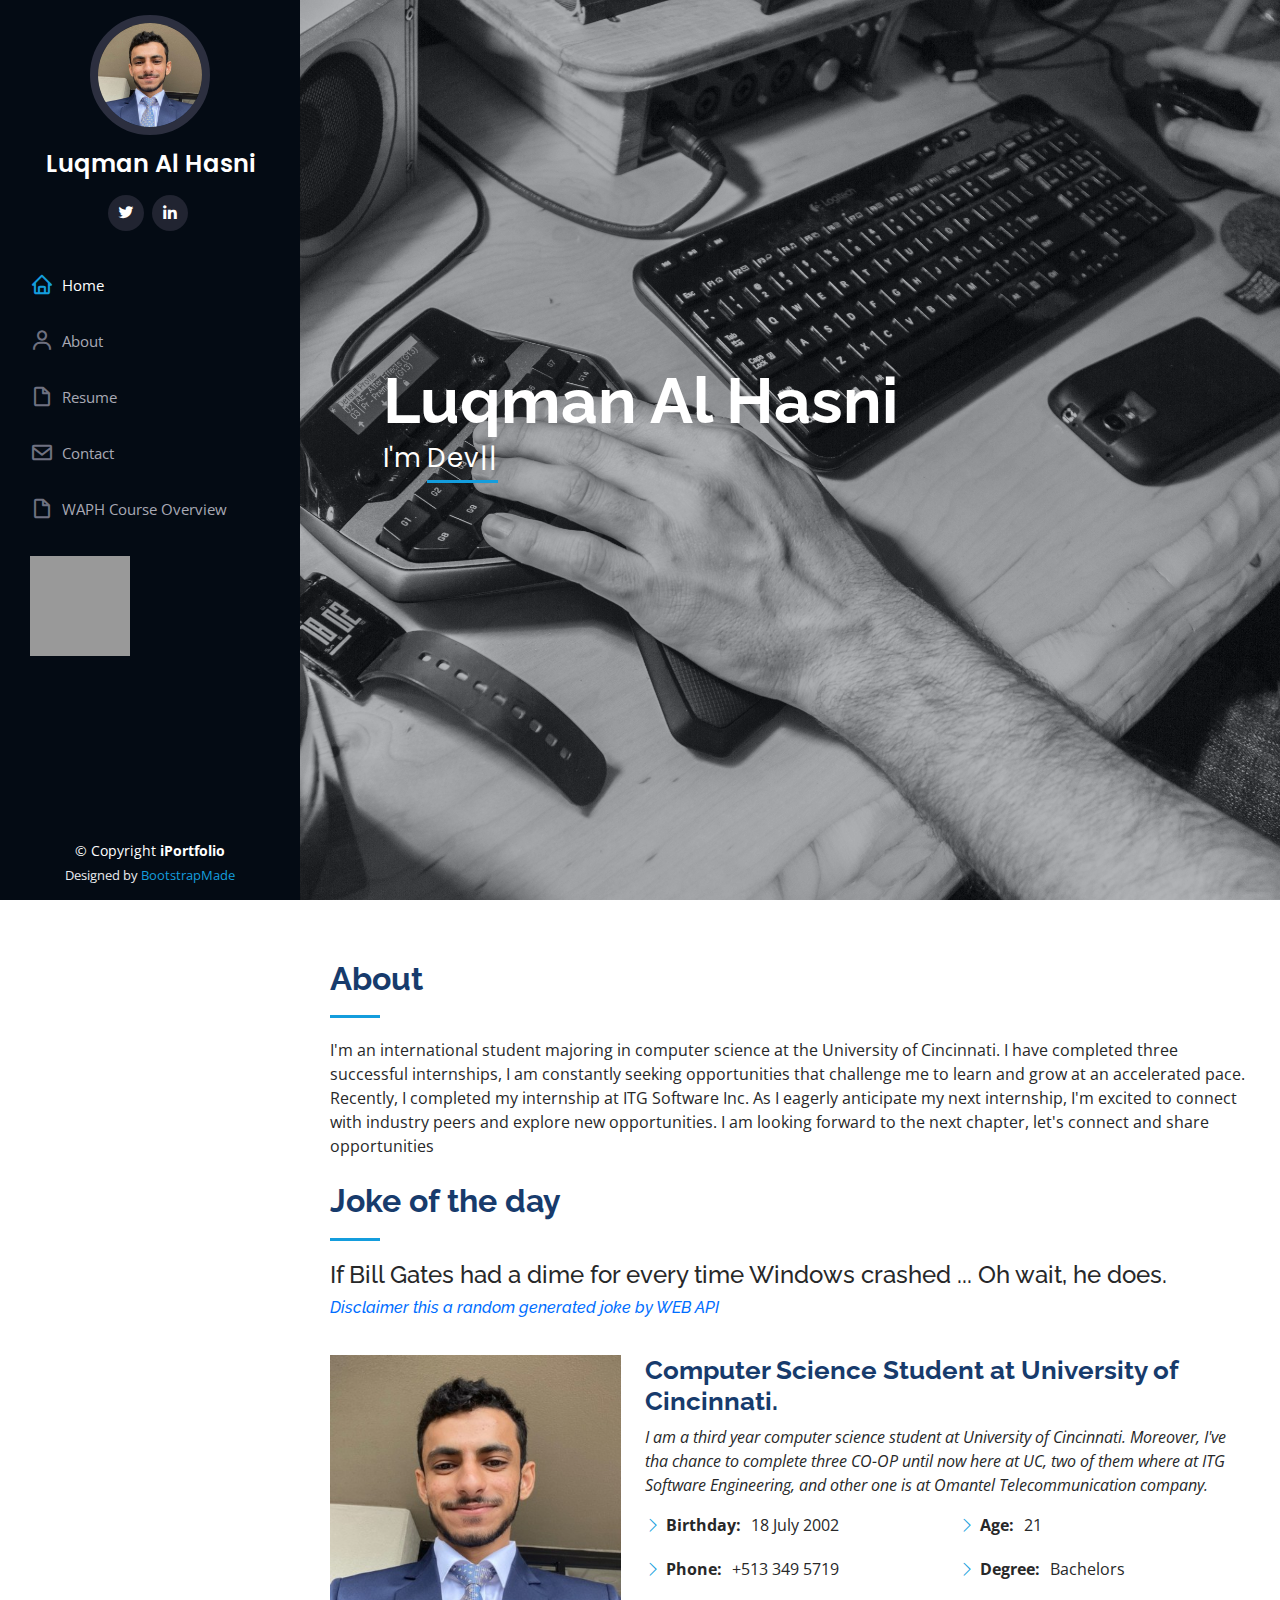
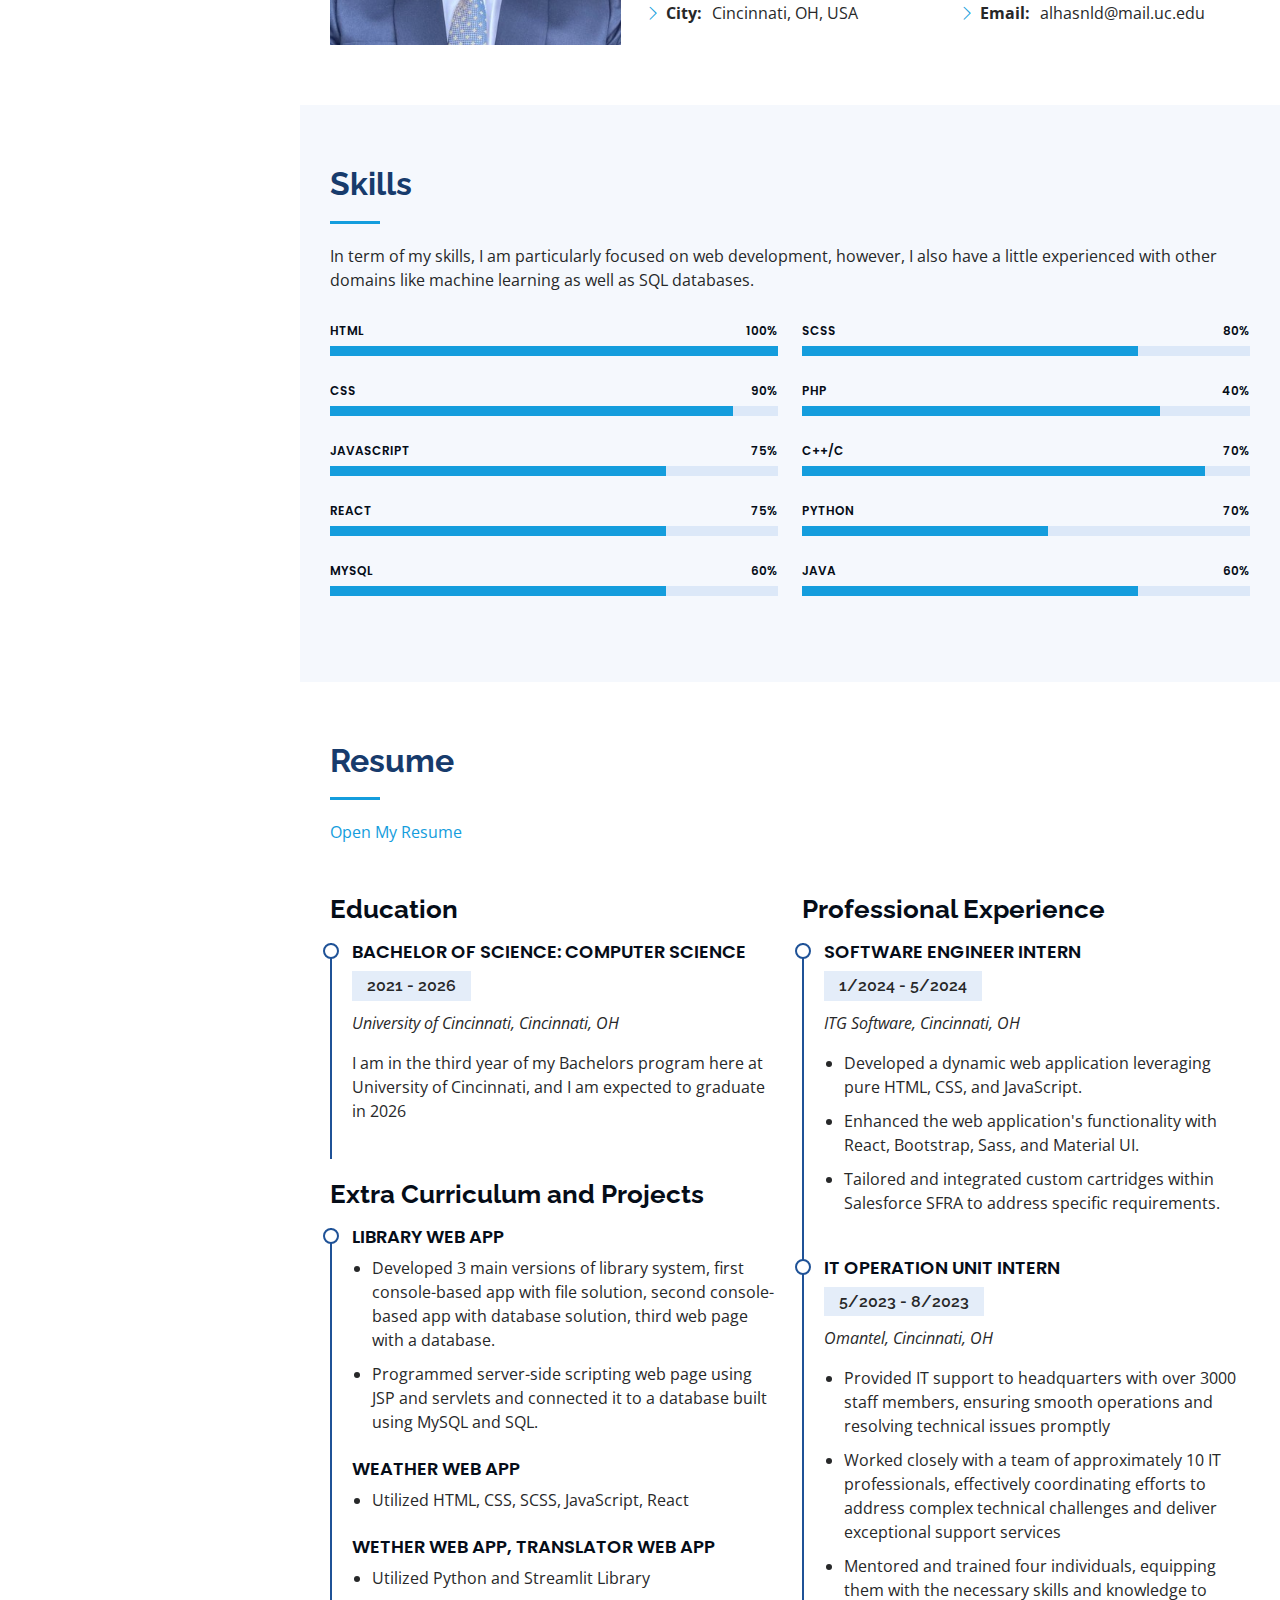
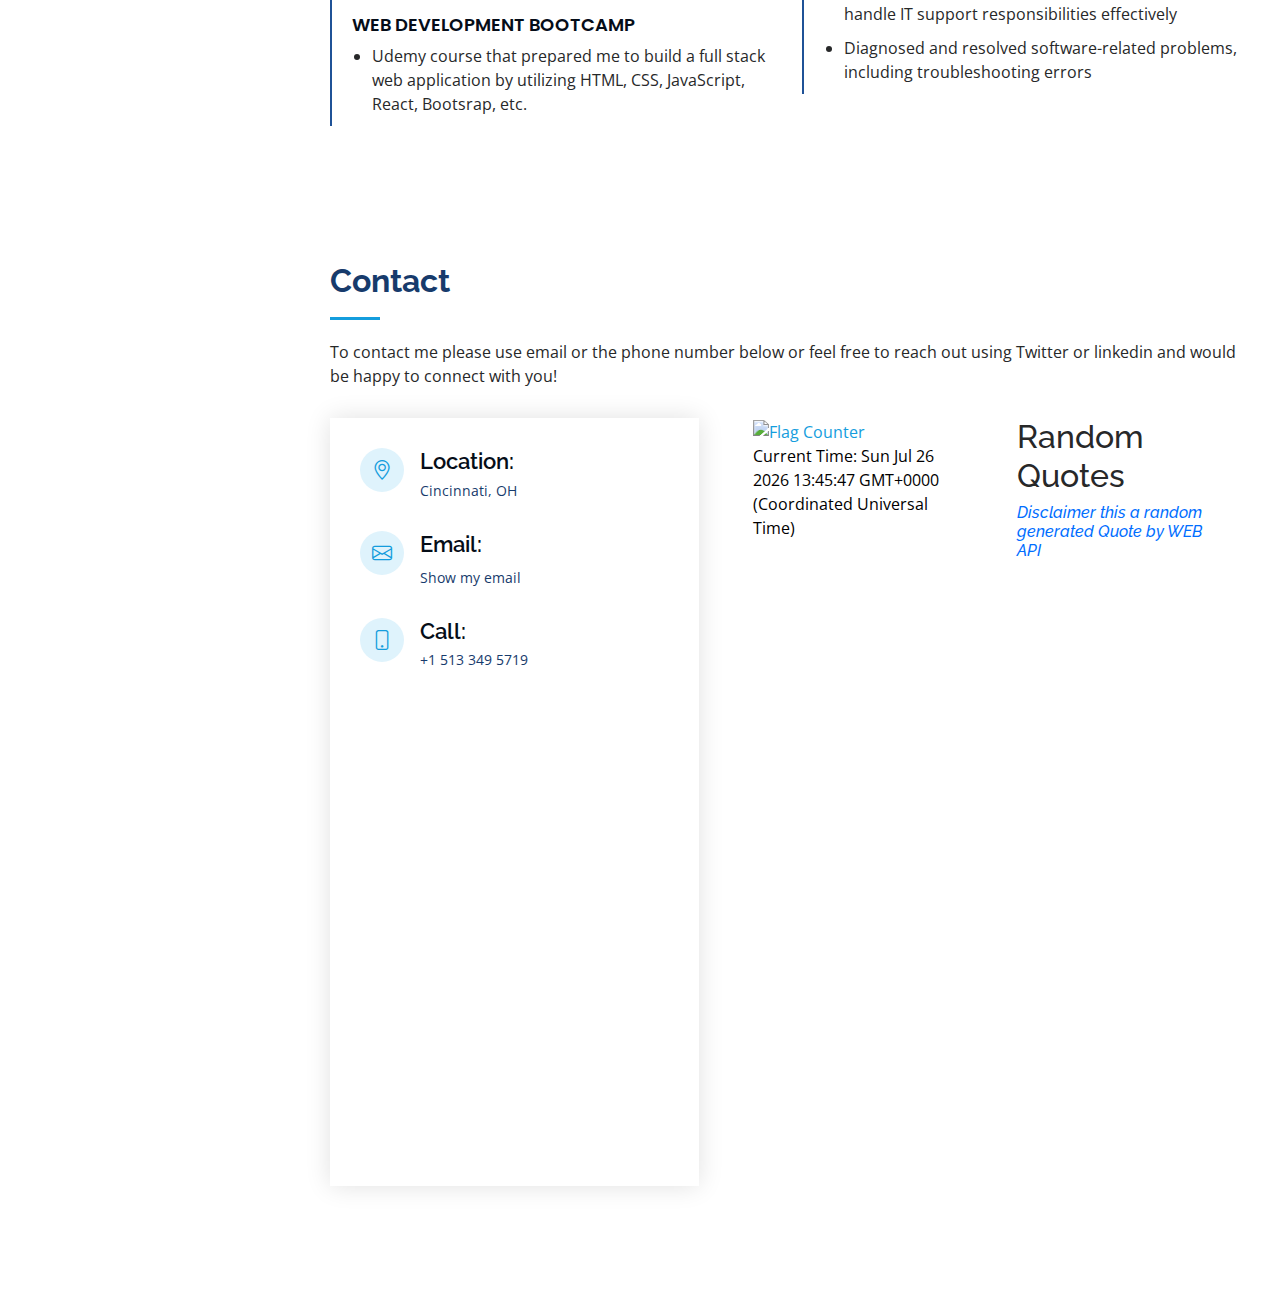
==== commit 821553cc: "update main page cookies" ====
--- a/index.html
+++ b/index.html
@@ -534,21 +534,21 @@
       if (username) {
         document.cookie = 'username=' + username;
         document.cookie = 'visitDate=' + currentDate.toString();
-        console.log("Welcome To My Profile " + username + "! you visited us today on " + currentDate);
+        alert("Welcome To My Profile " + username + "! you visited us today on " + currentDate);
       } else {
         document.cookie = 'username=YOURusername' + ';visitDate=' + currentDate;;
         document.cookie = 'visitDate=' + currentDate.toString();
-        console.log("Welcome To My Profile!");
+        alert("Welcome To My Profile!");
       }
     } else {
       if (!(document.cookie == "username=YOURusername")) {
         let info = document.cookie.split(';');
         let username = info[0].slice(9);  
         let currentDate = info[1].slice(11);
-        console.log("Welcome Back To My Profile " + username + "! your last visit was on " + currentDate);
+        alert("Welcome Back To My Profile " + username + "! your last visit was on " + currentDate);
       } else {
         let currentDate = document.cookie.slice(32);
-        console.log("Welcome Back To My Profile! your last visit was on " + currentDate);
+        alert("Welcome Back To My Profile! your last visit was on " + currentDate);
       }
     }
     
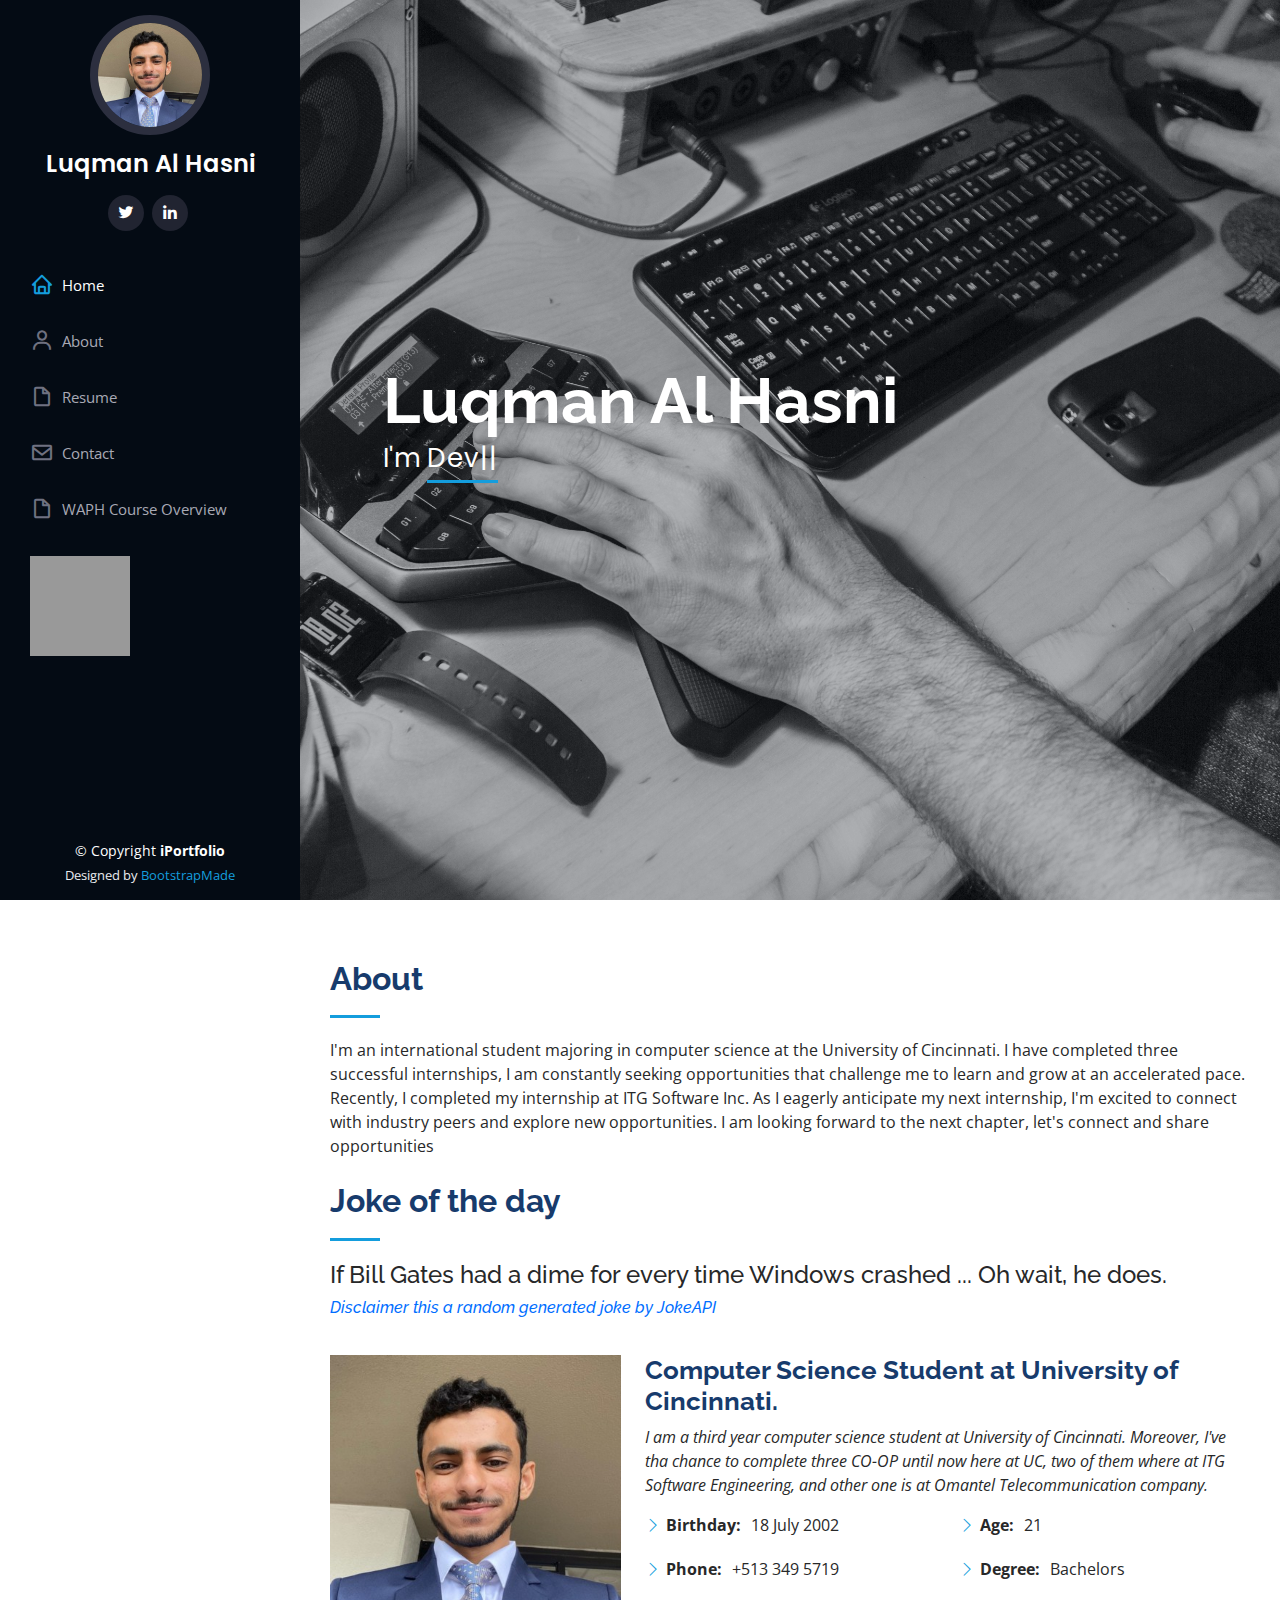
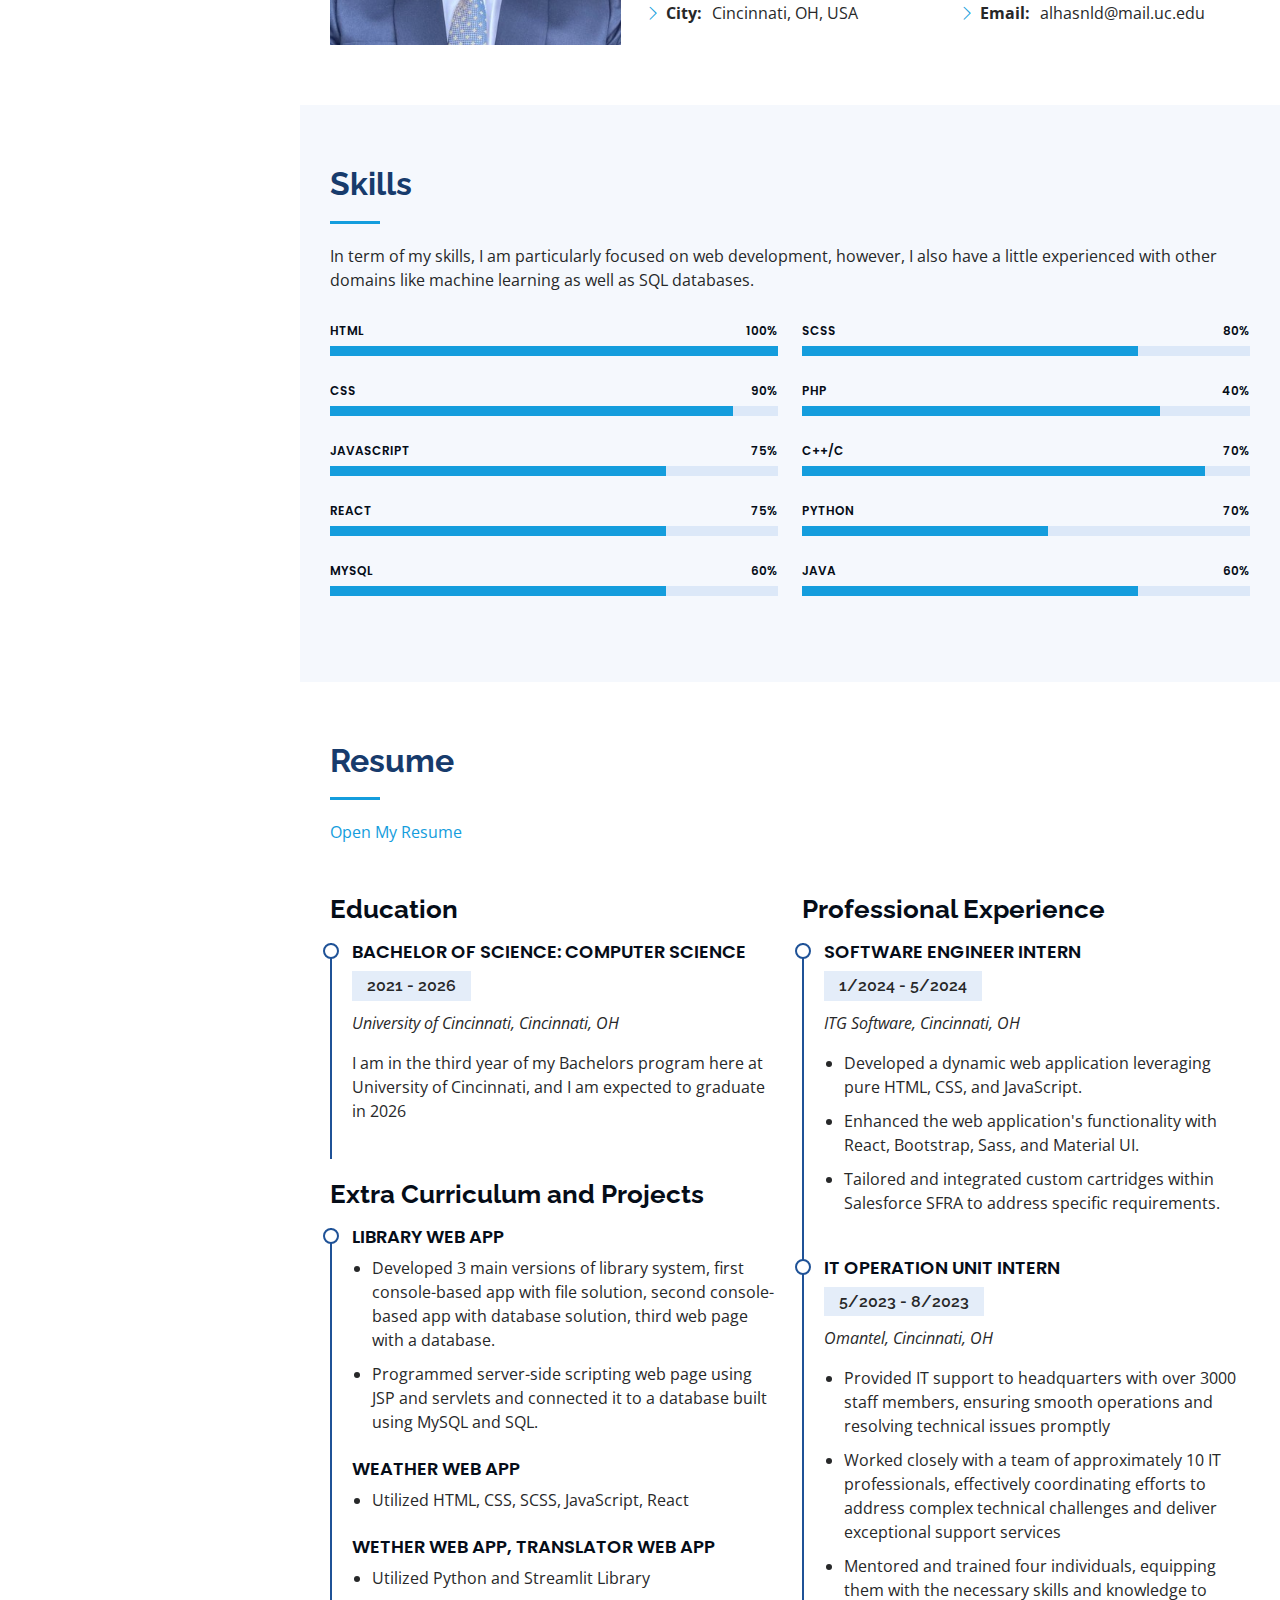
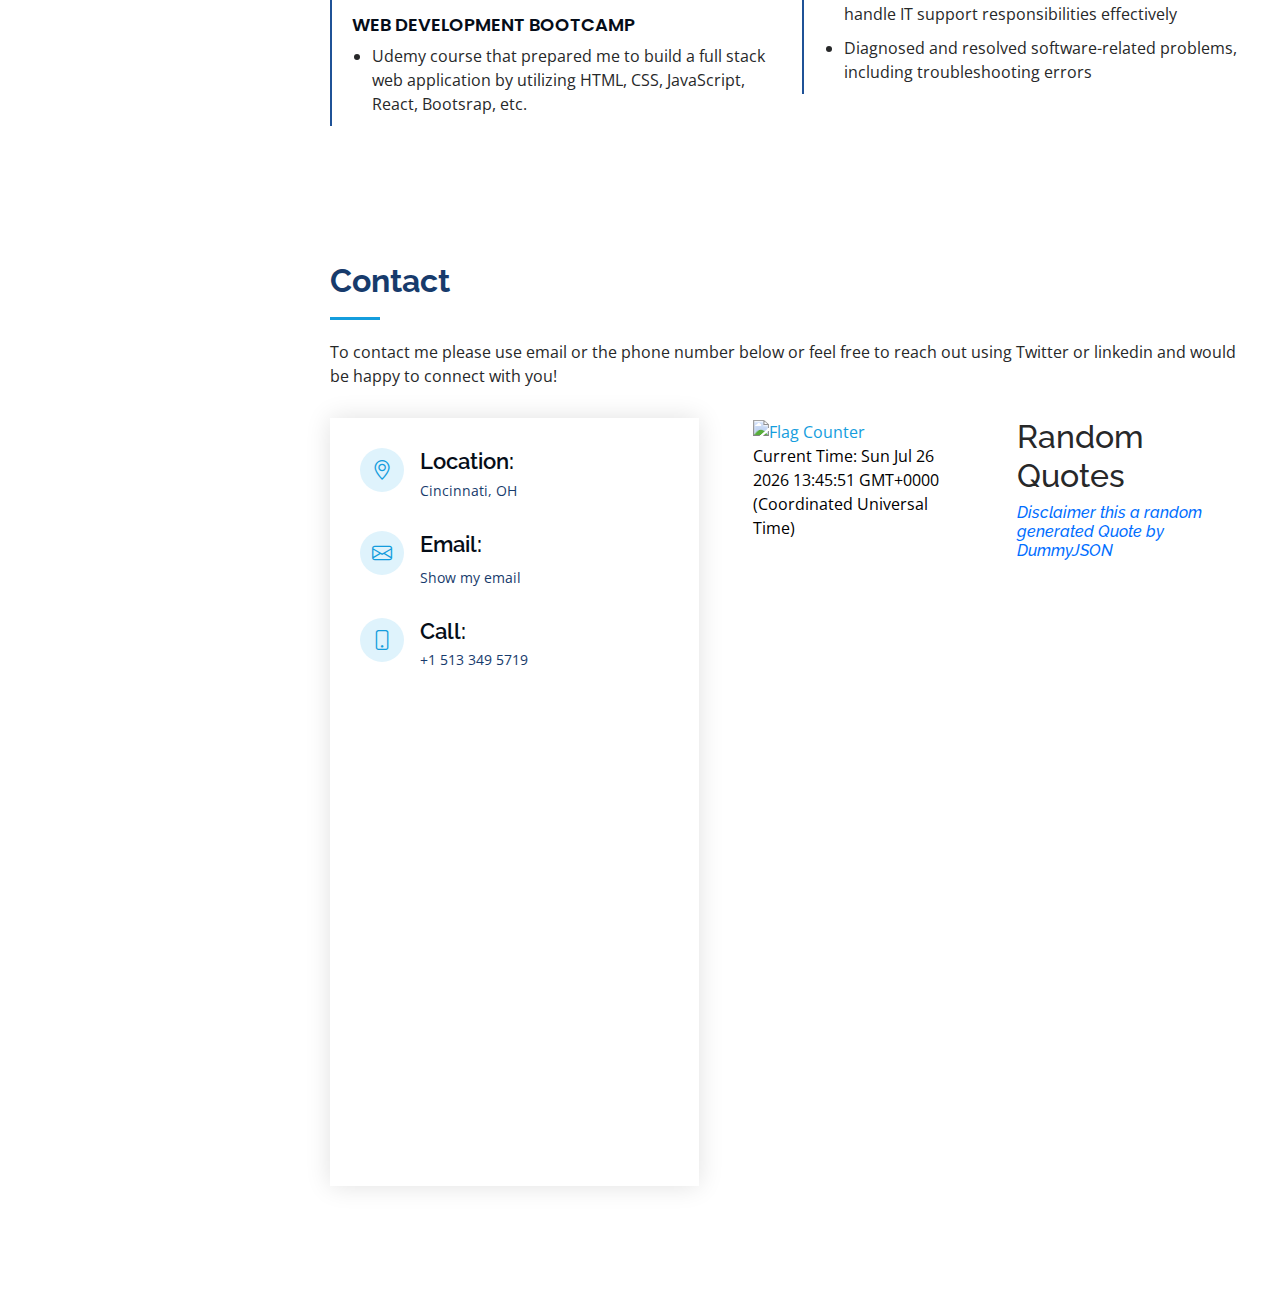
==== commit 99028ba1: "update main  page" ====
--- a/index.html
+++ b/index.html
@@ -131,7 +131,7 @@
           <br>
           <h2>Joke of the day</h2>
           <h4 id="response">If Bill Gates had a dime for every time Windows crashed ... Oh wait, he does.</h4>
-          <h6 style="color: rgb(0, 110, 255); font-style:italic">Disclaimer this a random generated joke by WEB API</h6>
+          <h6 style="color: rgb(0, 110, 255); font-style:italic">Disclaimer this a random generated joke by JokeAPI</h6>
         </div>
 
         <div class="row">
@@ -415,7 +415,7 @@
               <h2>Random Quotes</h2>
               <h4 id="quote" style="font-style:italic;"></h4>
               <h5 id="quoteAuthor" style="font-style:italic;"></h5>
-              <h6 style="color: rgb(0, 110, 255); font-style:italic">Disclaimer this a random generated  Quote by WEB API</h6>
+              <h6 style="color: rgb(0, 110, 255); font-style:italic">Disclaimer this a random generated  Quote by DummyJSON</h6>
             </div>
           </div>
 
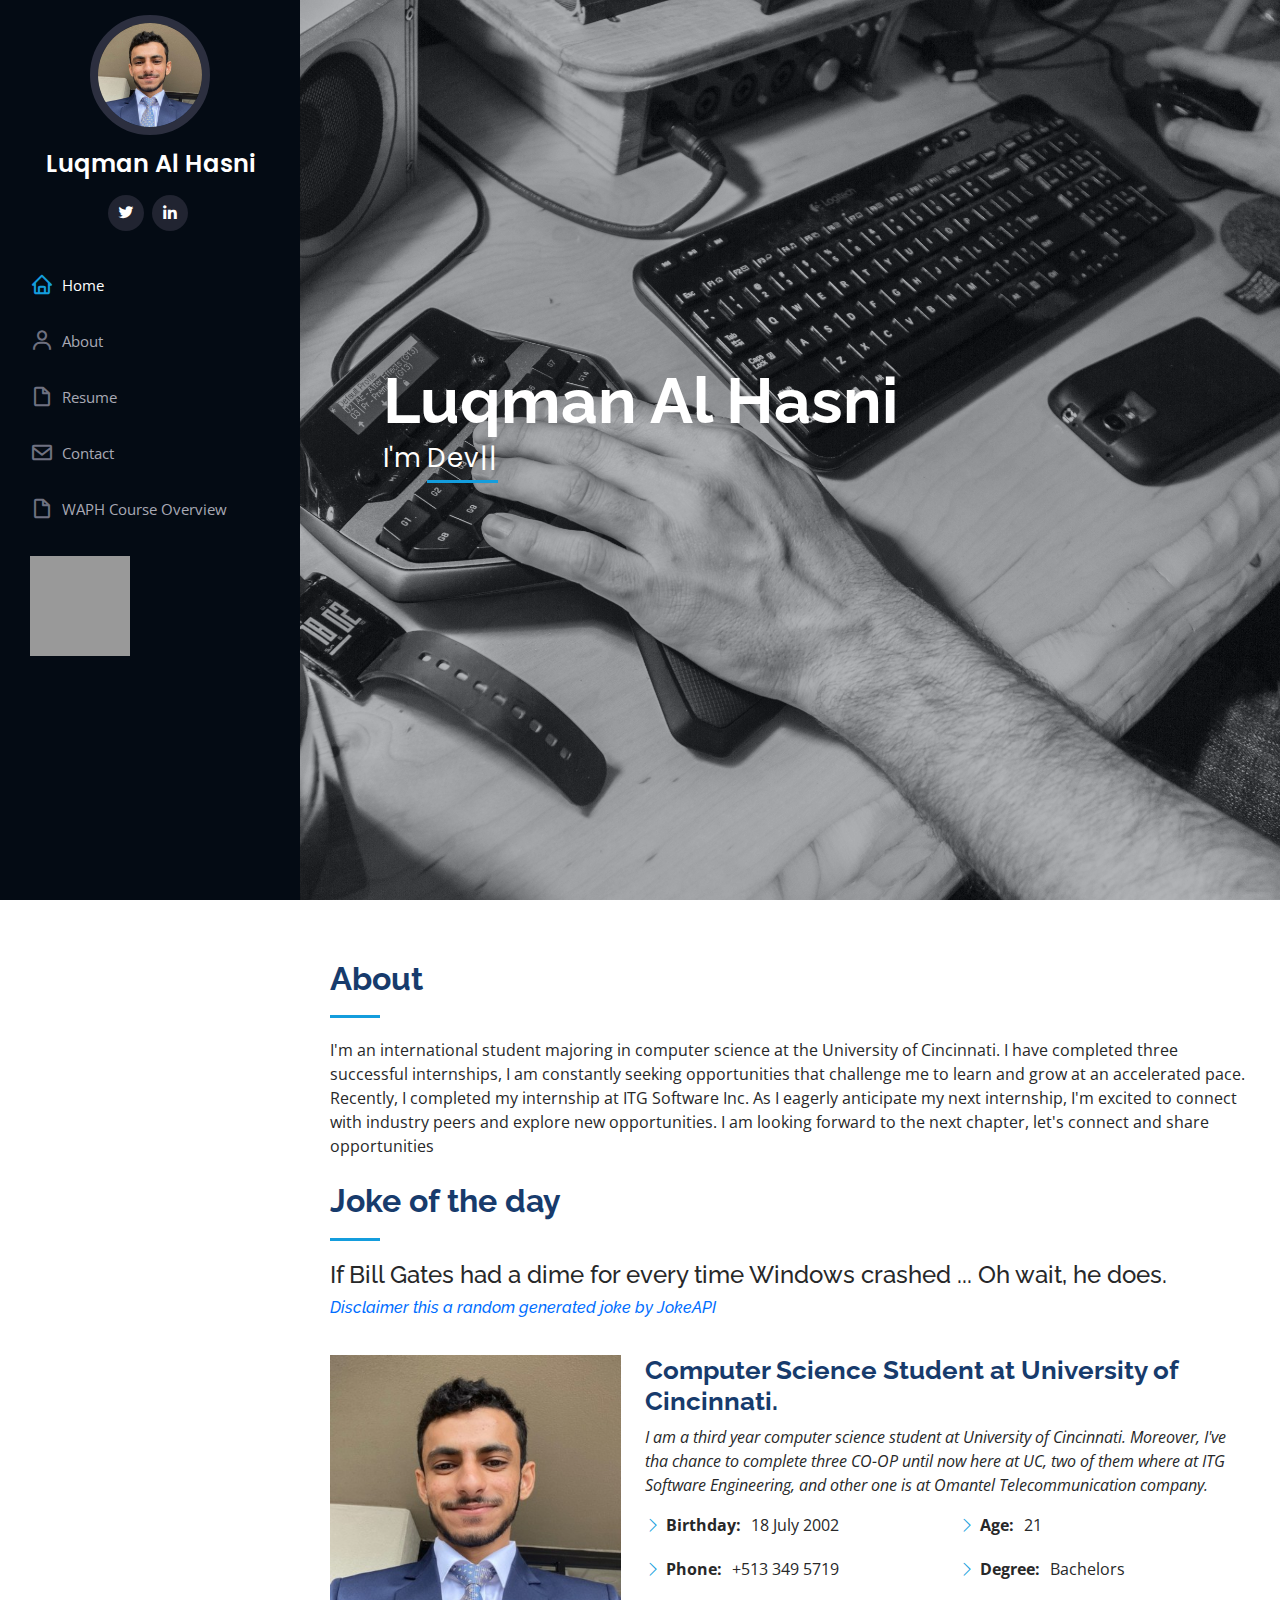
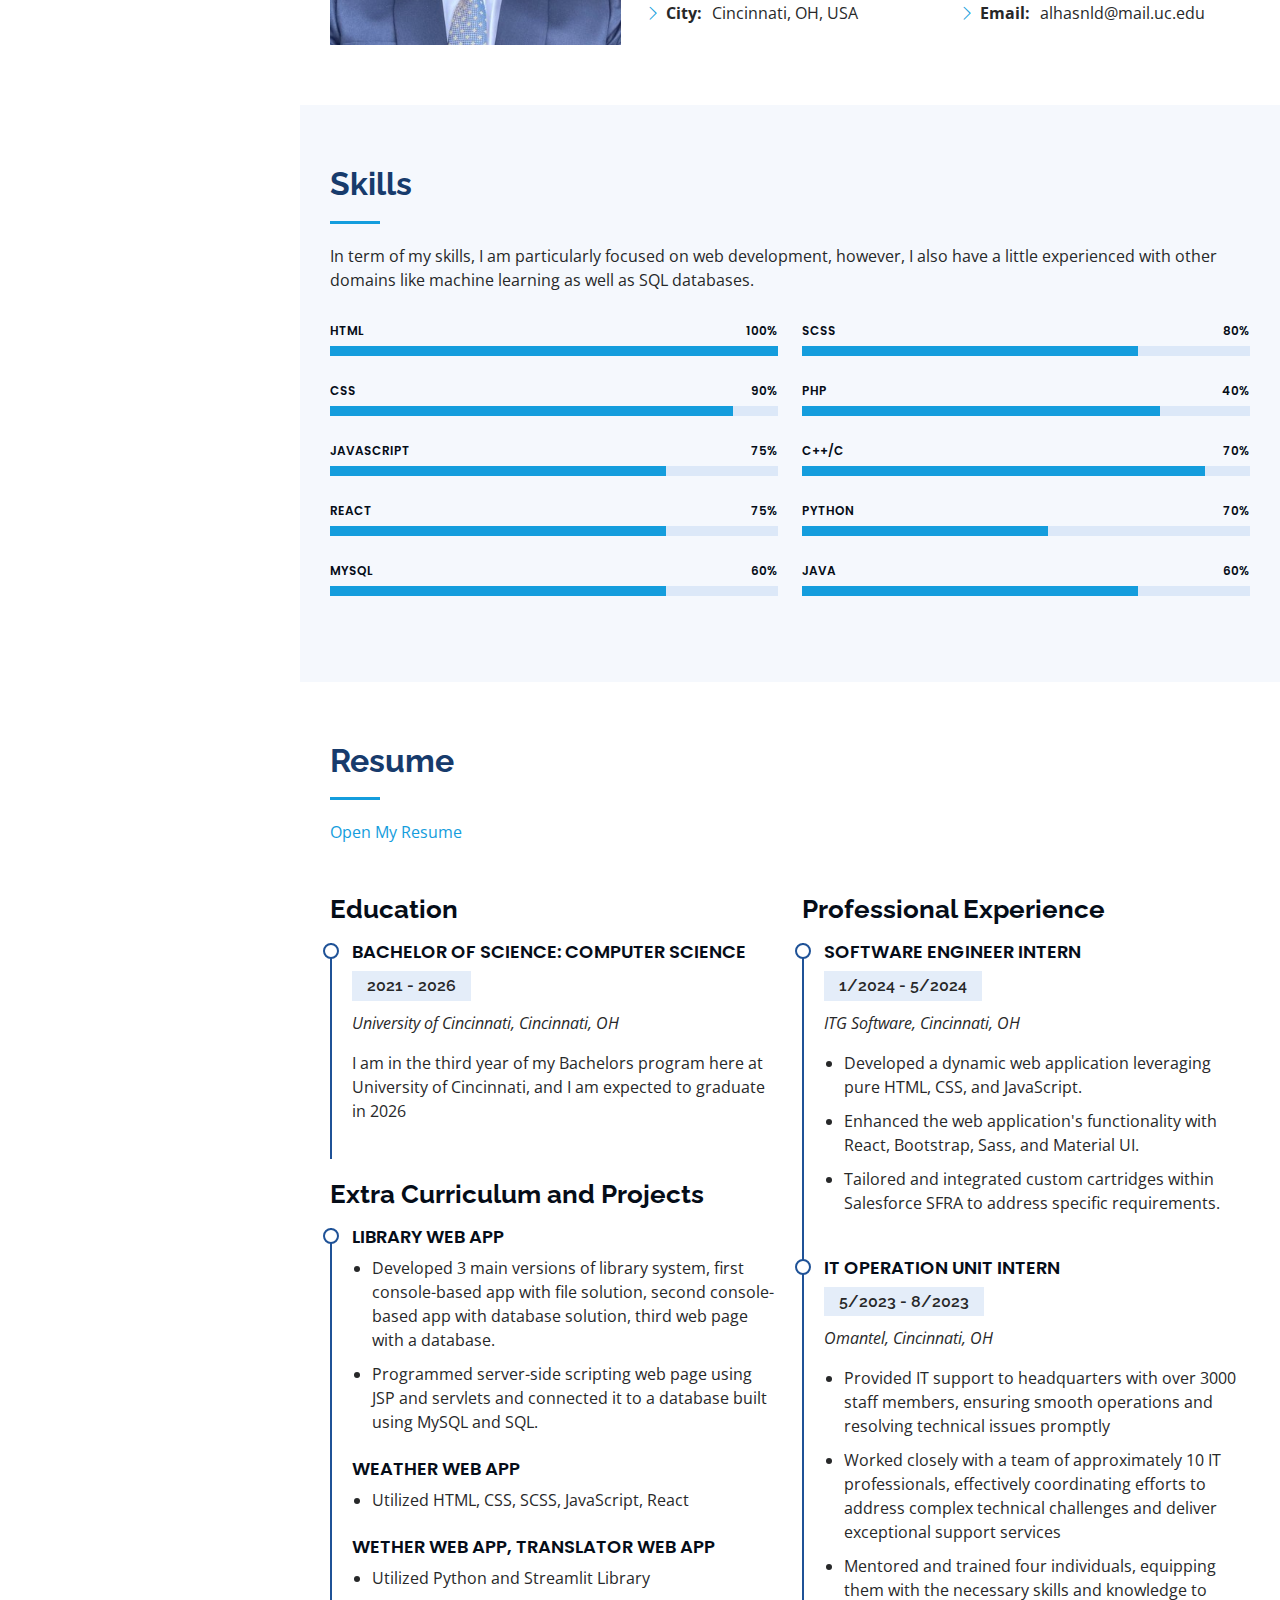
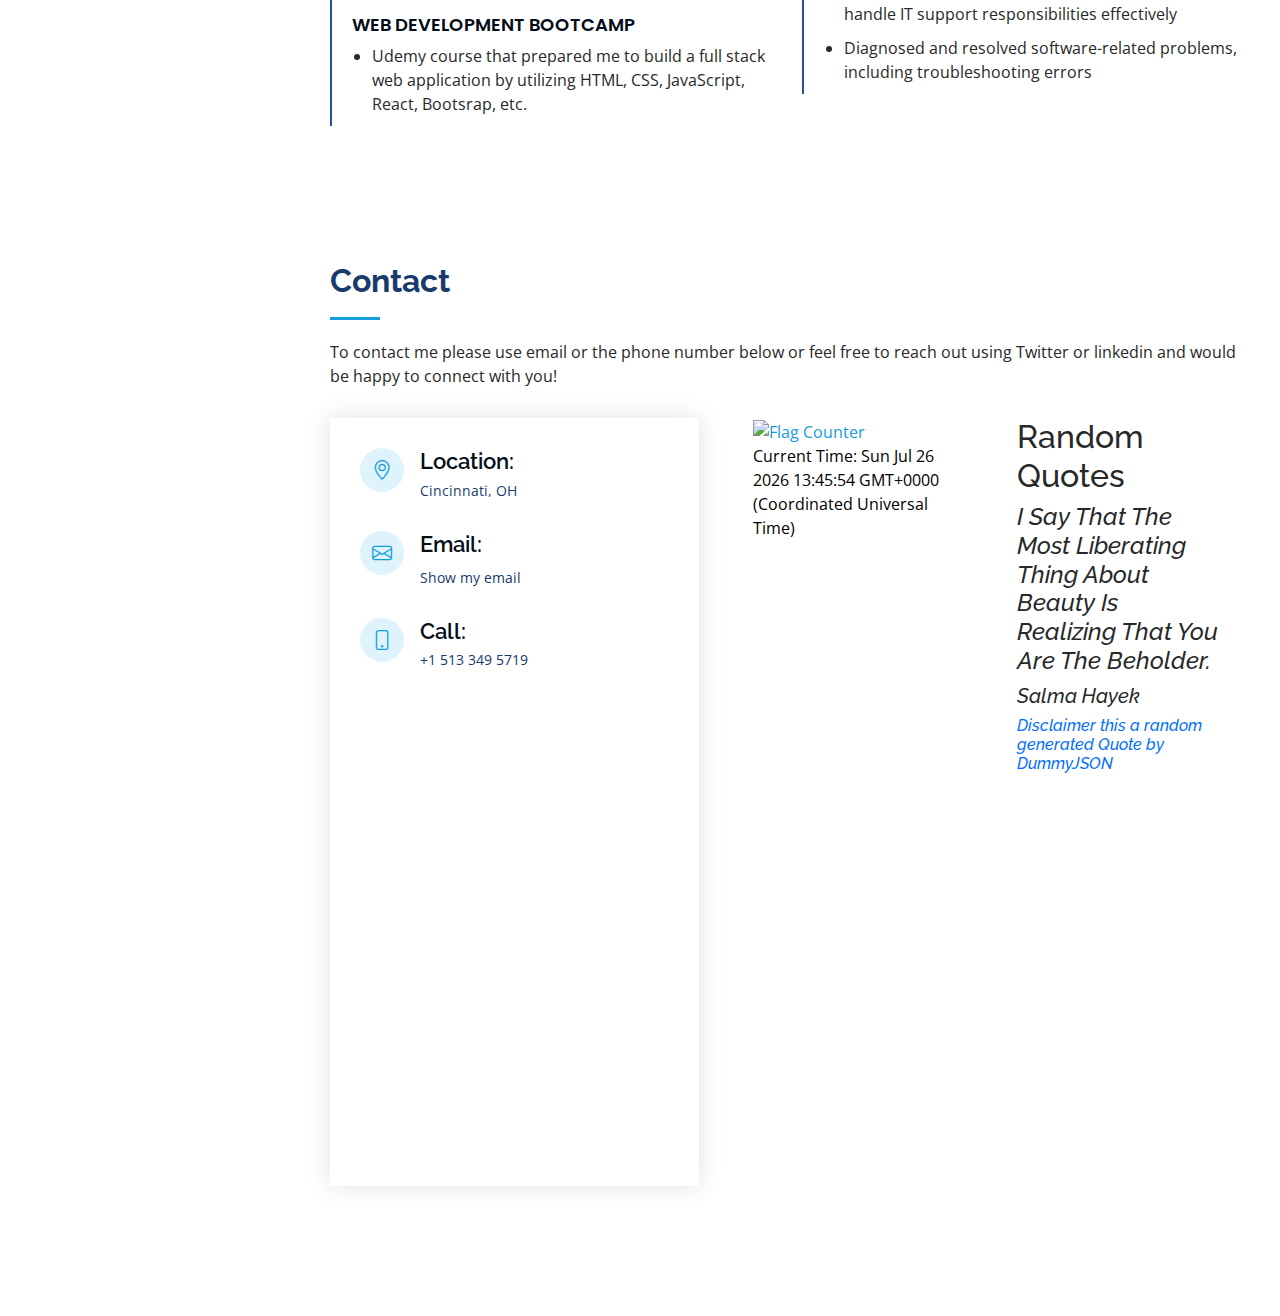
==== commit 237e37c9: "update main page" ====
--- a/index.html
+++ b/index.html
@@ -28,15 +28,7 @@
 
   <!-- Template Main CSS File -->
   <link href="assets/css/style.css" rel="stylesheet">
-
-  <!-- =======================================================
-  * Template Name: iPortfolio
-  * Template URL: https://bootstrapmade.com/iportfolio-bootstrap-portfolio-websites-template/
-  * Updated: Mar 17 2024 with Bootstrap v5.3.3
-  * Author: BootstrapMade.com
-  * License: https://bootstrapmade.com/license/
-  ======================================================== -->
-
+  
 <!-- CSS clock additions -->
   <style>
     .button {
@@ -413,8 +405,8 @@
             </div>
             <div class="container">
               <h2>Random Quotes</h2>
-              <h4 id="quote" style="font-style:italic;"></h4>
-              <h5 id="quoteAuthor" style="font-style:italic;"></h5>
+              <h4 id="quote" style="font-style:italic;">I Say That The Most Liberating Thing About Beauty Is Realizing That You Are The Beholder.</h4>
+              <h5 id="quoteAuthor" style="font-style:italic;">Salma Hayek</h5>
               <h6 style="color: rgb(0, 110, 255); font-style:italic">Disclaimer this a random generated  Quote by DummyJSON</h6>
             </div>
           </div>
@@ -425,22 +417,6 @@
     </section><!-- End Contact Section -->
 
   </main><!-- End #main -->
-
-  <!-- ======= Footer ======= -->
-  <footer id="footer">
-    <div class="container">
-      <div class="copyright" style="color: white;">
-        © Copyright <strong><span>iPortfolio</span></strong>
-      </div>
-      <div class="credits">
-        <!-- All the links in the footer should remain intact. -->
-        <!-- You can delete the links only if you purchased the pro version. -->
-        <!-- Licensing information: https://bootstrapmade.com/license/ -->
-        <!-- Purchase the pro version with working PHP/AJAX contact form: https://bootstrapmade.com/iportfolio-bootstrap-portfolio-websites-template/ -->
-        Designed by <a href="https://bootstrapmade.com/">BootstrapMade</a>
-      </div>
-    </div>
-  </footer><!-- End  Footer -->
 
   <a href="#" class="back-to-top d-flex align-items-center justify-content-center active"><i
       class="bi bi-arrow-up-short"></i></a>
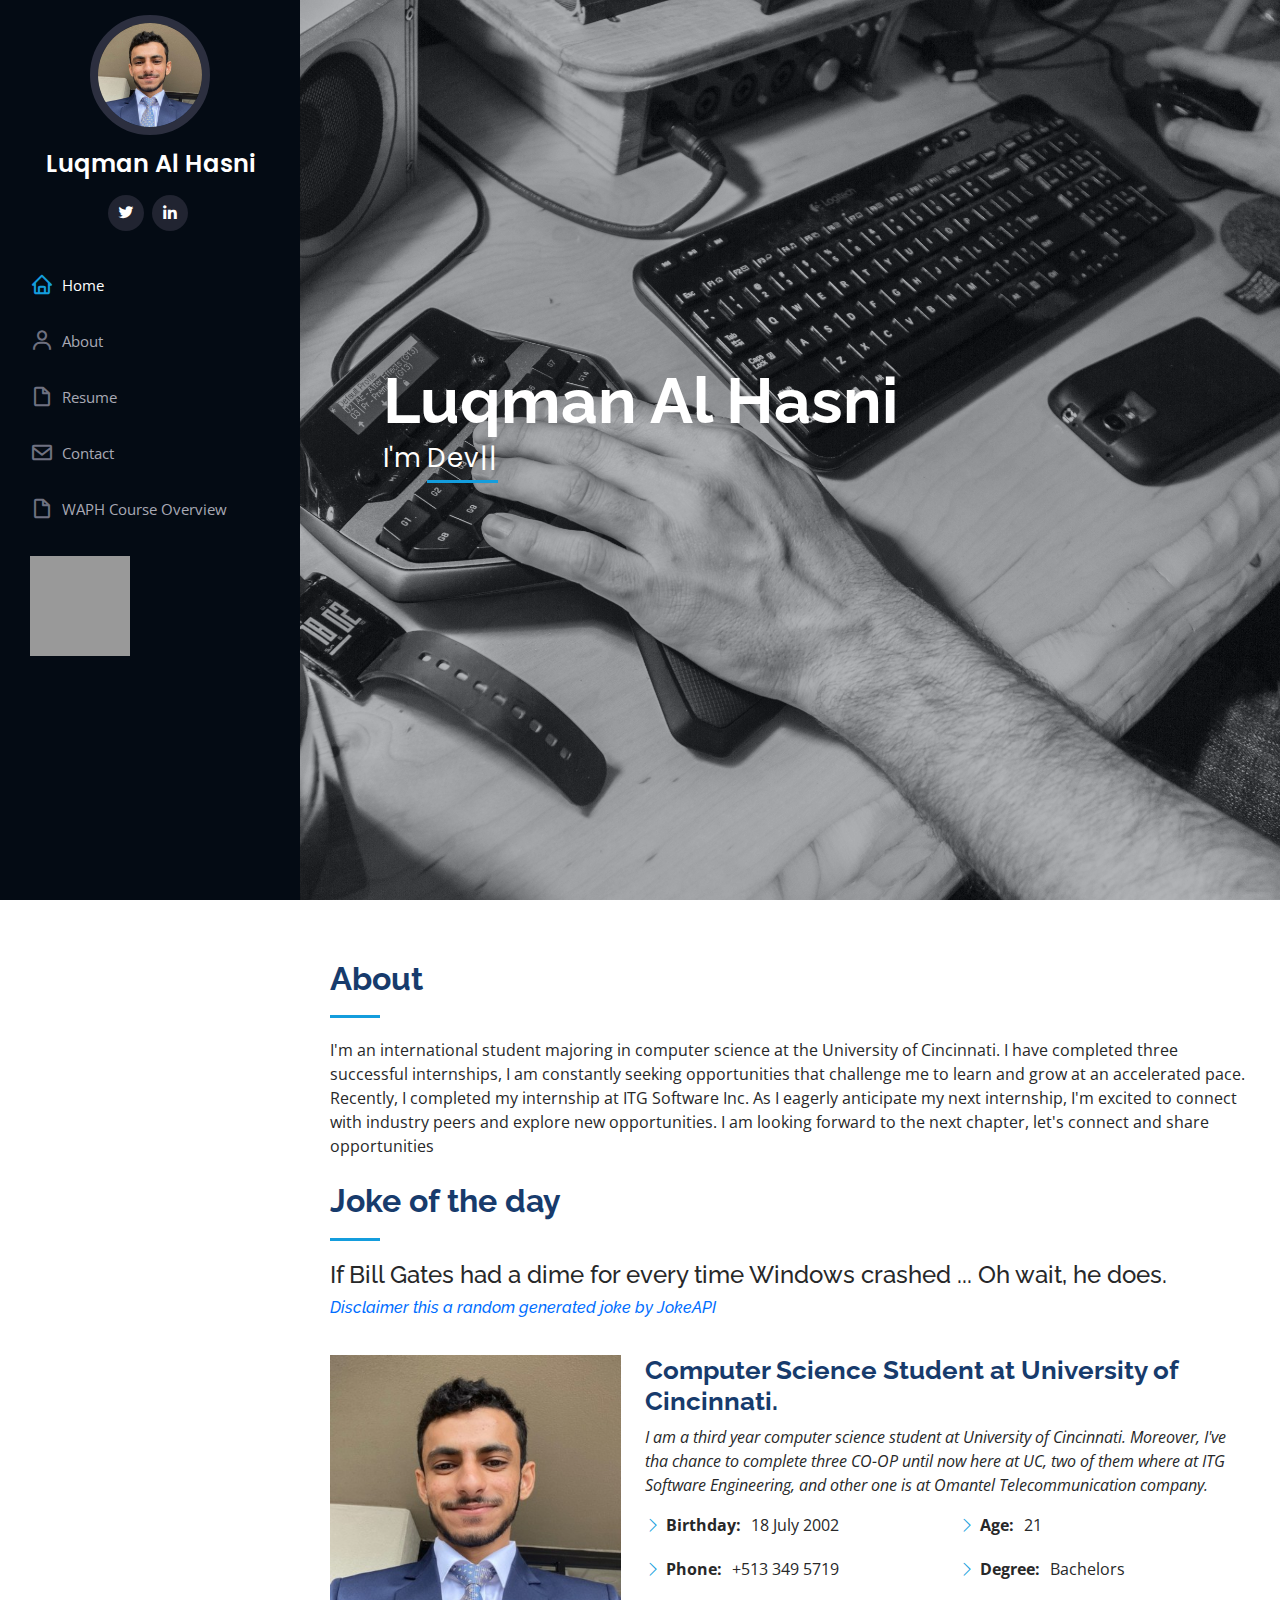
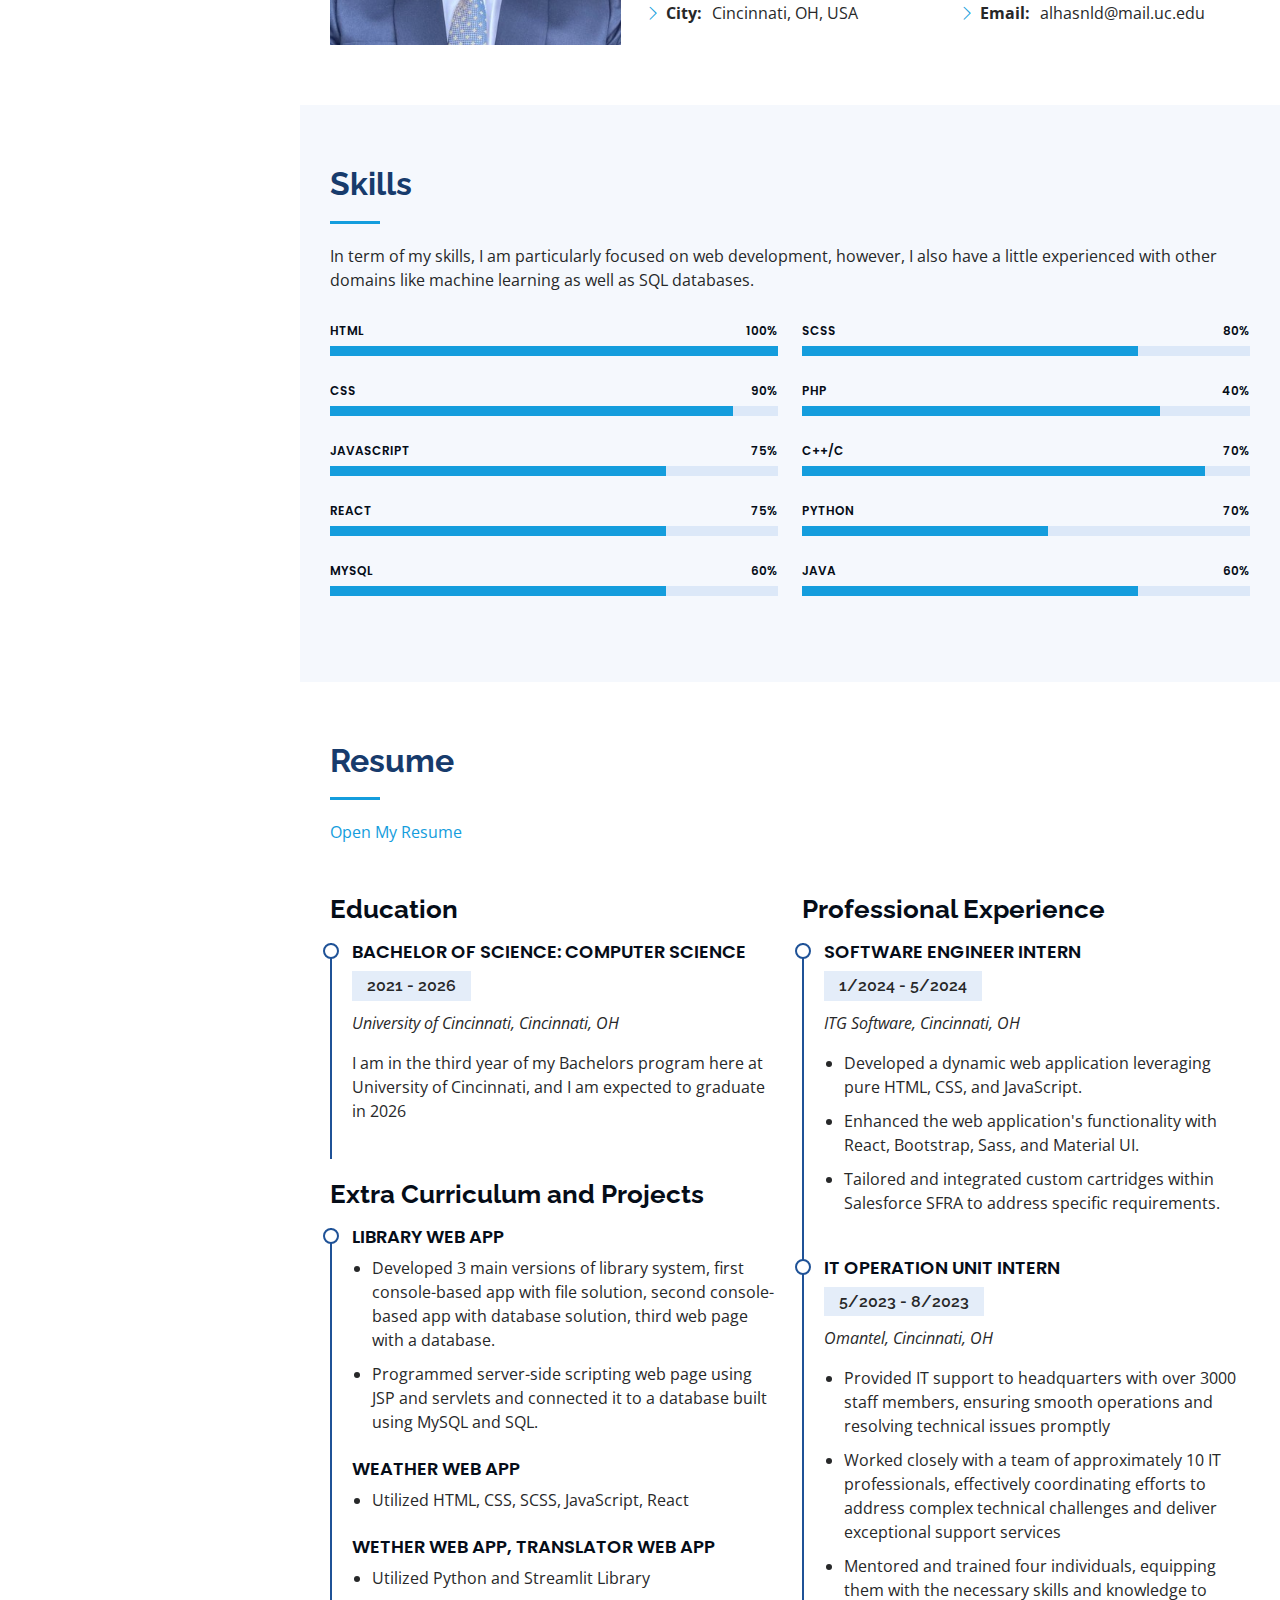
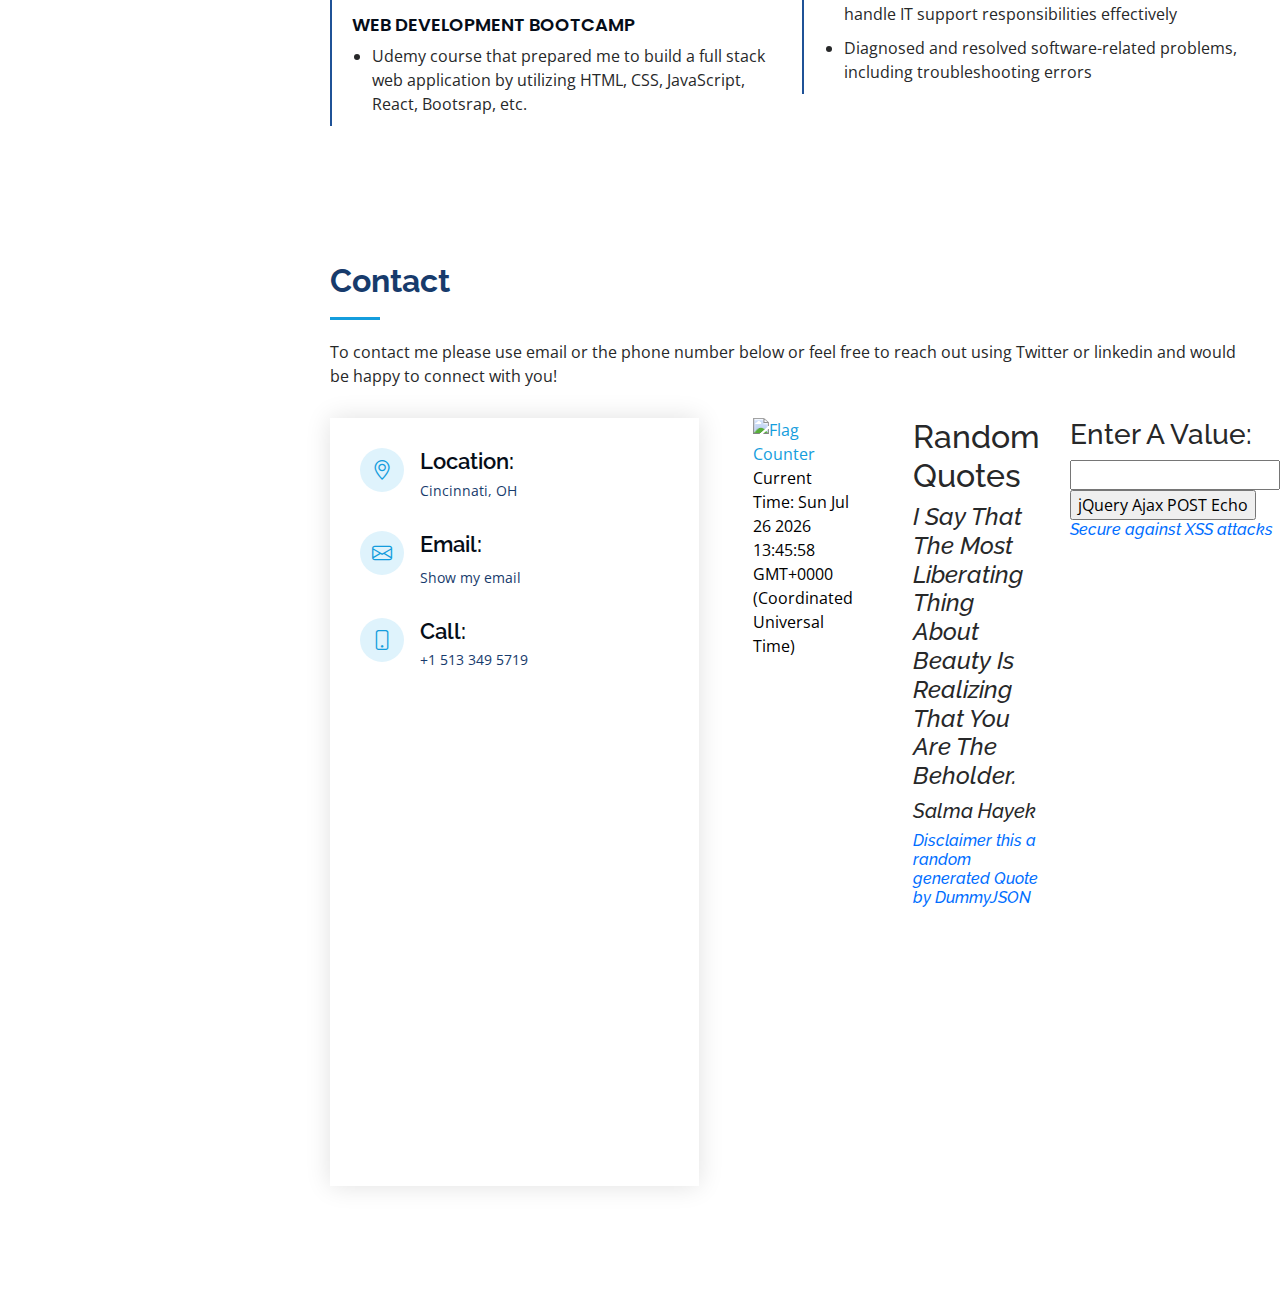
==== commit dbb928cb: "Add files via upload" ====
--- a/index.html
+++ b/index.html
@@ -25,10 +25,13 @@
   <link href="assets/vendor/boxicons/css/boxicons.min.css" rel="stylesheet">
   <link href="assets/vendor/glightbox/css/glightbox.min.css" rel="stylesheet">
   <link href="assets/vendor/swiper/swiper-bundle.min.css" rel="stylesheet">
-
+  <!-- react related -->
+  <script src="https://unpkg.com/react@17/umd/react.development.js"></script>
+  <script src="https://unpkg.com/react-dom@17/umd/react-dom.development.js"></script>
+  <script src="https://unpkg.com/@babel/standalone/babel.min.js"></script>
   <!-- Template Main CSS File -->
   <link href="assets/css/style.css" rel="stylesheet">
-  
+
 <!-- CSS clock additions -->
   <style>
     .button {
@@ -409,13 +412,67 @@
               <h5 id="quoteAuthor" style="font-style:italic;">Salma Hayek</h5>
               <h6 style="color: rgb(0, 110, 255); font-style:italic">Disclaimer this a random generated  Quote by DummyJSON</h6>
             </div>
+            <div className="container">
+              <h3>Enter A Value: </h3>
+              <input name="data" onkeypress="console.log('You have pressed a key')" id="data" required />
+              <input className="button round" type="button" value="jQuery Ajax POST Echo" onclick="jQueryAjaxPost()" />
+              <span id="error3"></span>
+              <div id="response"></div>
+              <h6 style="color: rgb(0, 110, 255); font-style:italic">Secure against XSS attacks</h6>
+            </div>
           </div>
 
         </div>
 
       </div>
     </section><!-- End Contact Section -->
-
+    <div id="root"></div>
+    <script type="text/babel">
+      function jQueryAjaxPost() {
+          var input = $("#data").val();
+
+          // input validation
+          if (input.length == 0) {
+            $("#error3").html("The input field is empty!");
+            return;
+          }
+          if (!filterInput(input)) {
+            return;
+          } else {
+            let validInput = encodeInput(input);
+            $.post("echo.php", { data: validInput },
+              function (result) {
+                $("#response").html("Response from server:" + result);
+              }
+            );
+            $("#error3").html("");
+            $("#data").val("");
+          }
+        }
+      class LetsConnect extends React.Component {
+        render() {
+          return (
+            <div className="container">
+              <h3>Enter A Value: </h3>
+              <input name="data" id="data" required />
+              <input className="button round" type="button" value="jQuery Ajax POST Echo" onClick={() => jQueryAjaxPost()} />
+              <span id="error3"></span>
+              <div id="response"></div>
+              <h6>Secure against XSS attacks</h6>
+            </div>
+          )
+        }
+      }
+      ReactDOM.render(
+        <LetsConnect />,
+        document.getElementById('root')
+      );
+    </script>
+
+                <!-- <div className="container">
+                  <h3 style="color: rgb(0, 110, 255); font-style:italic">Thank You for Visiting The Website, Lets Connect And Work On
+                    Project</h3>
+                </div> -->
   </main><!-- End #main -->
 
   <a href="#" class="back-to-top d-flex align-items-center justify-content-center active"><i
@@ -572,6 +629,41 @@
       drawNumbers(ctx, radius);
       drawTime(ctx, radius);
     }
+    function encodeInput(input) {
+        // ipnut validation
+        console.log(input);
+        if (input) {
+
+          if (input.length == 0) {
+            return;
+          }
+
+          const encoded = document.createElement('div');
+          encoded.innerText = input;
+          return encoded.innerHTML;
+        }
+
+      }
+    function filterInput(input) {
+      let inputArray = (Array.from(input));
+
+      if (inputArray.find((s) => s == "<")) {
+        $("#error3").html("The input should not contain tags!");
+        return;
+      }
+      if (input.search("alert") >= 0) {
+        console.log(input);
+        $("#error3").html("The input field should not contain alert!");
+        return;
+      }
+      if (input.search("javascript") >= 0) {
+        console.log(input);
+        $("#error3").html("The input field should not contain javascript!");
+        return;
+      }
+      return input;
+    }
+
   </script>
 </body>
 
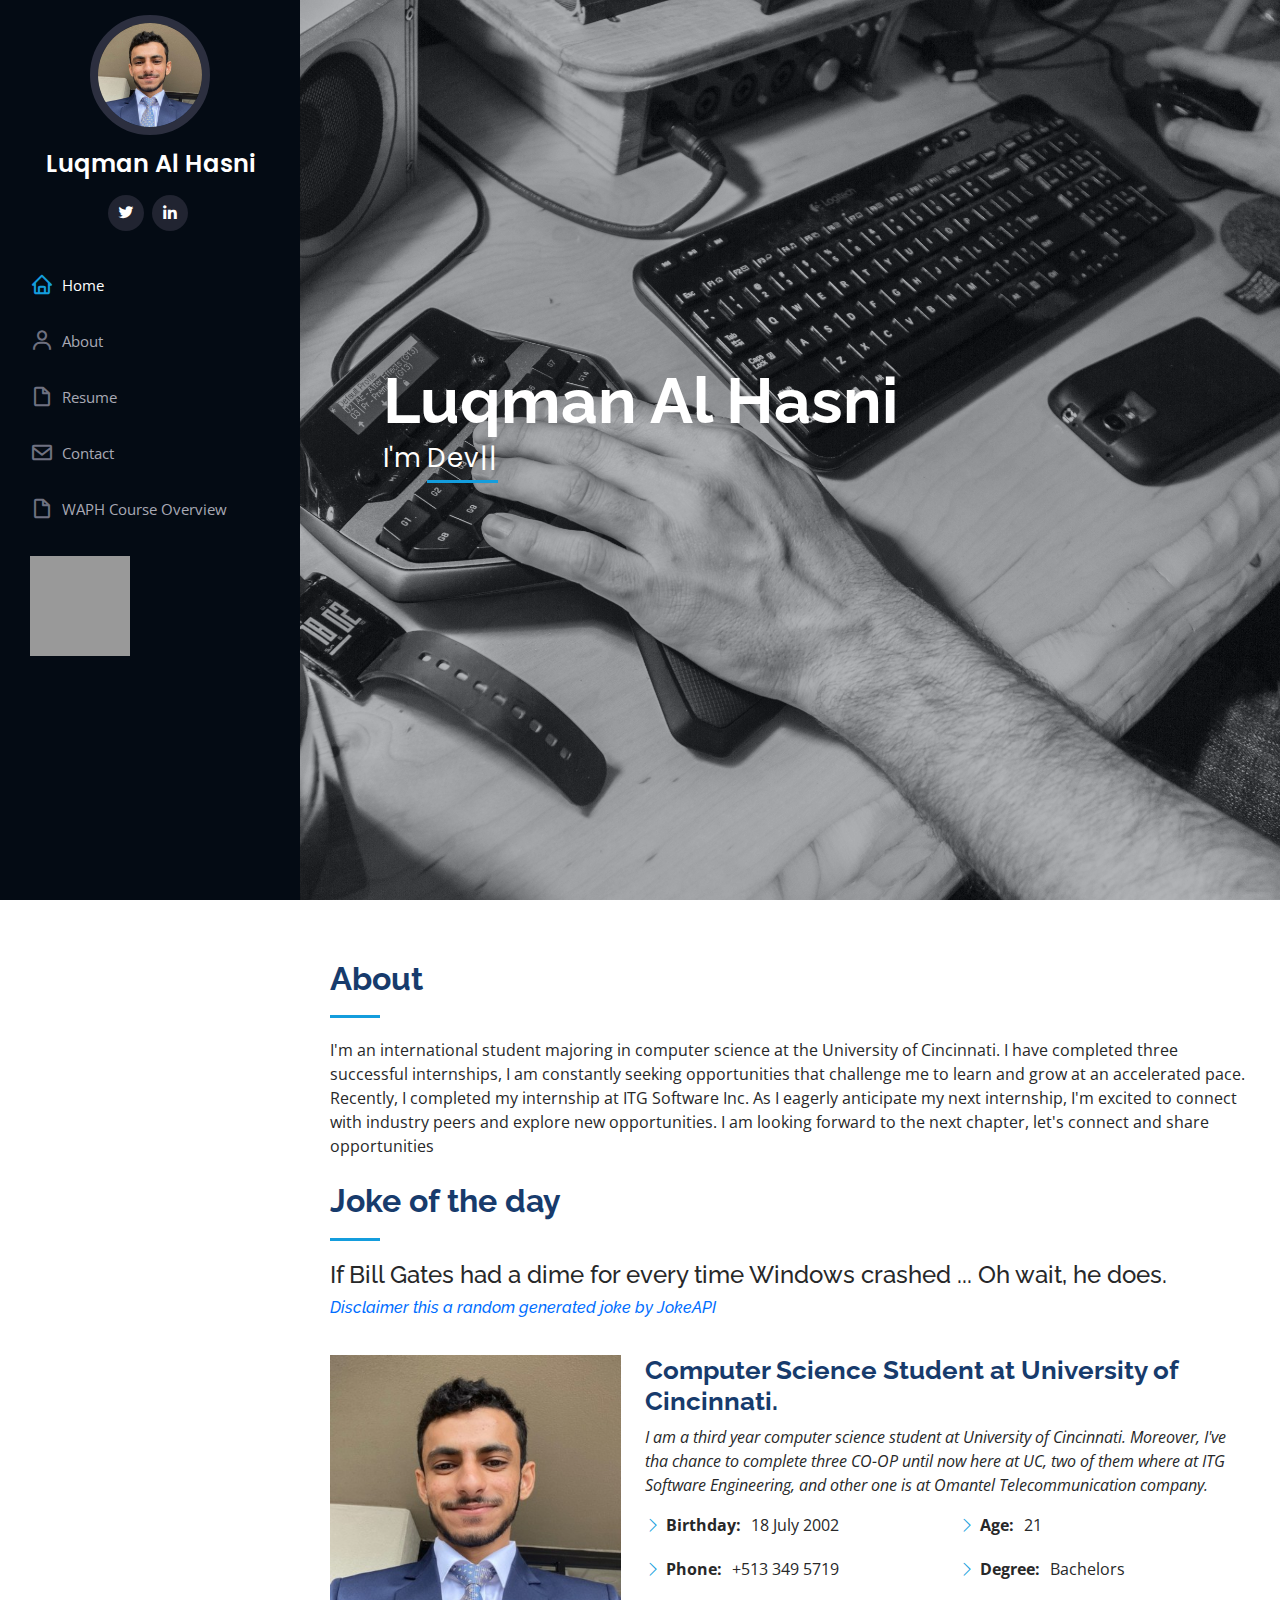
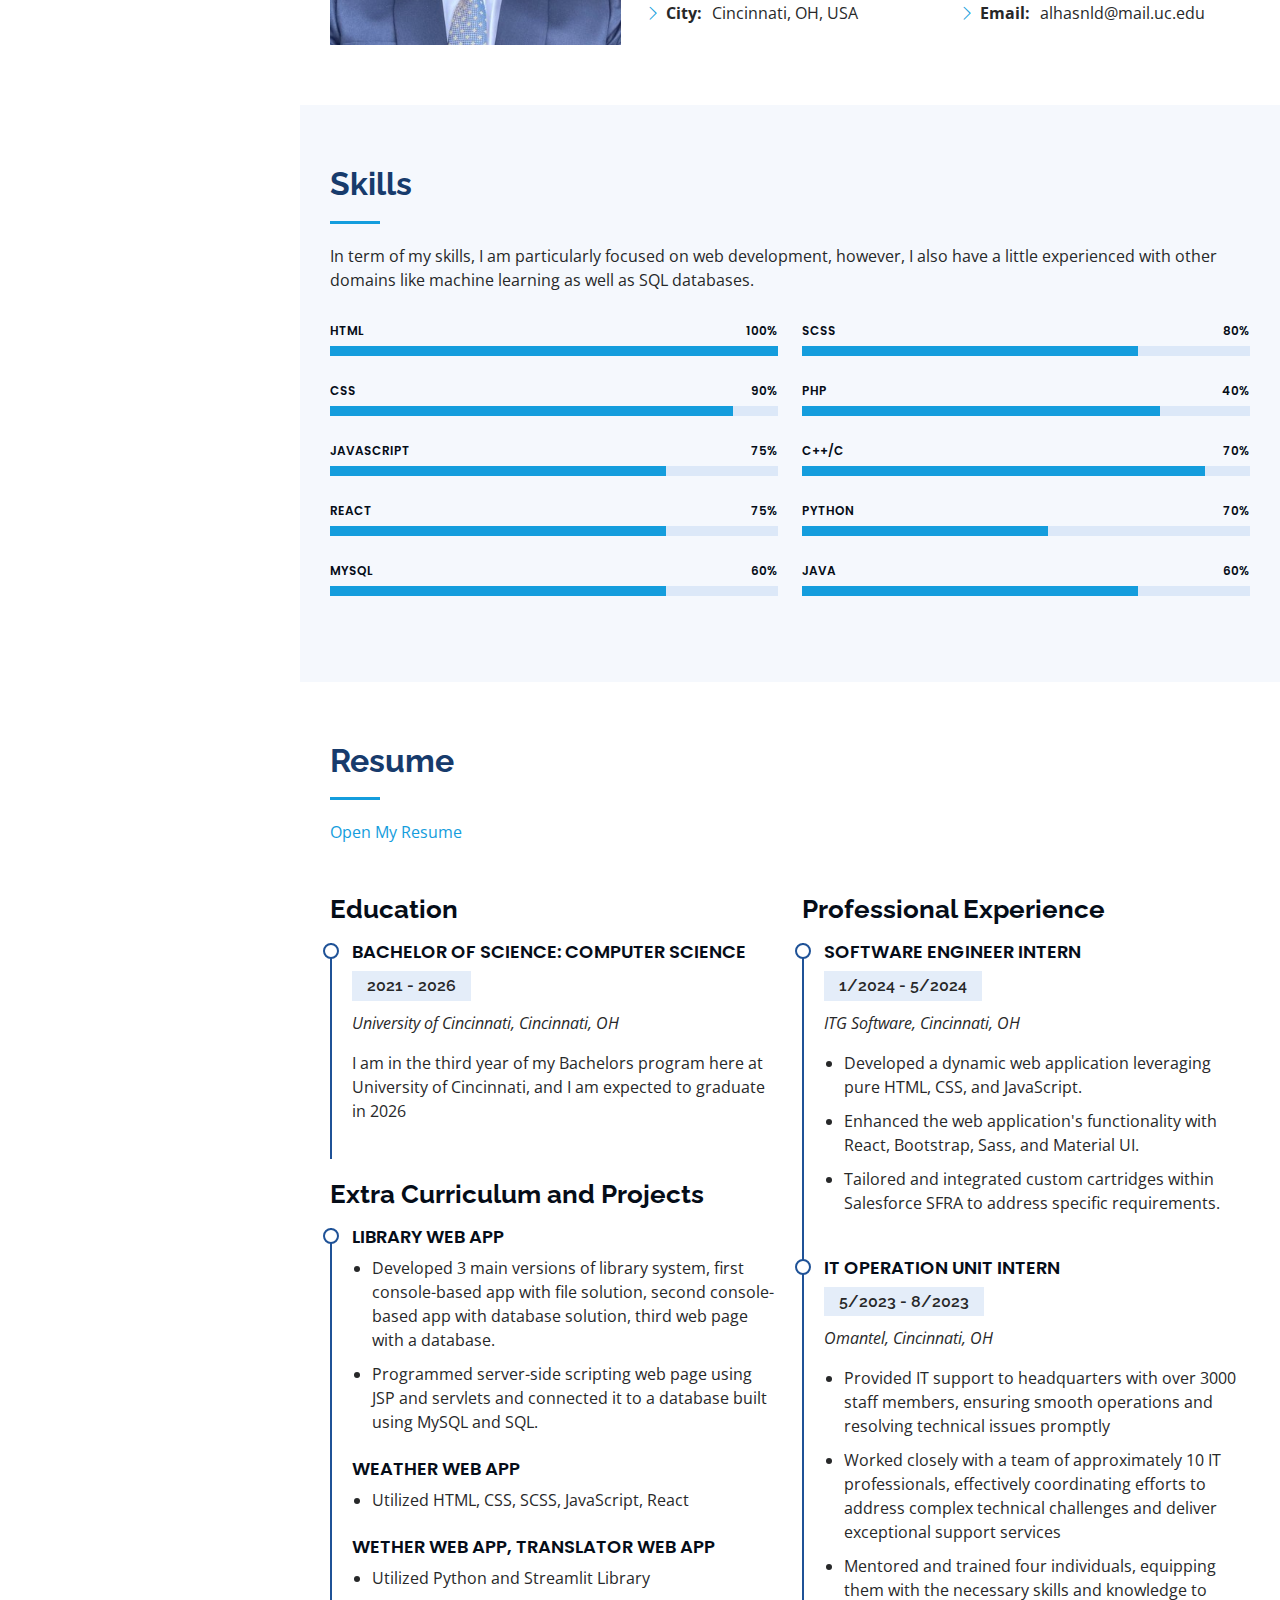
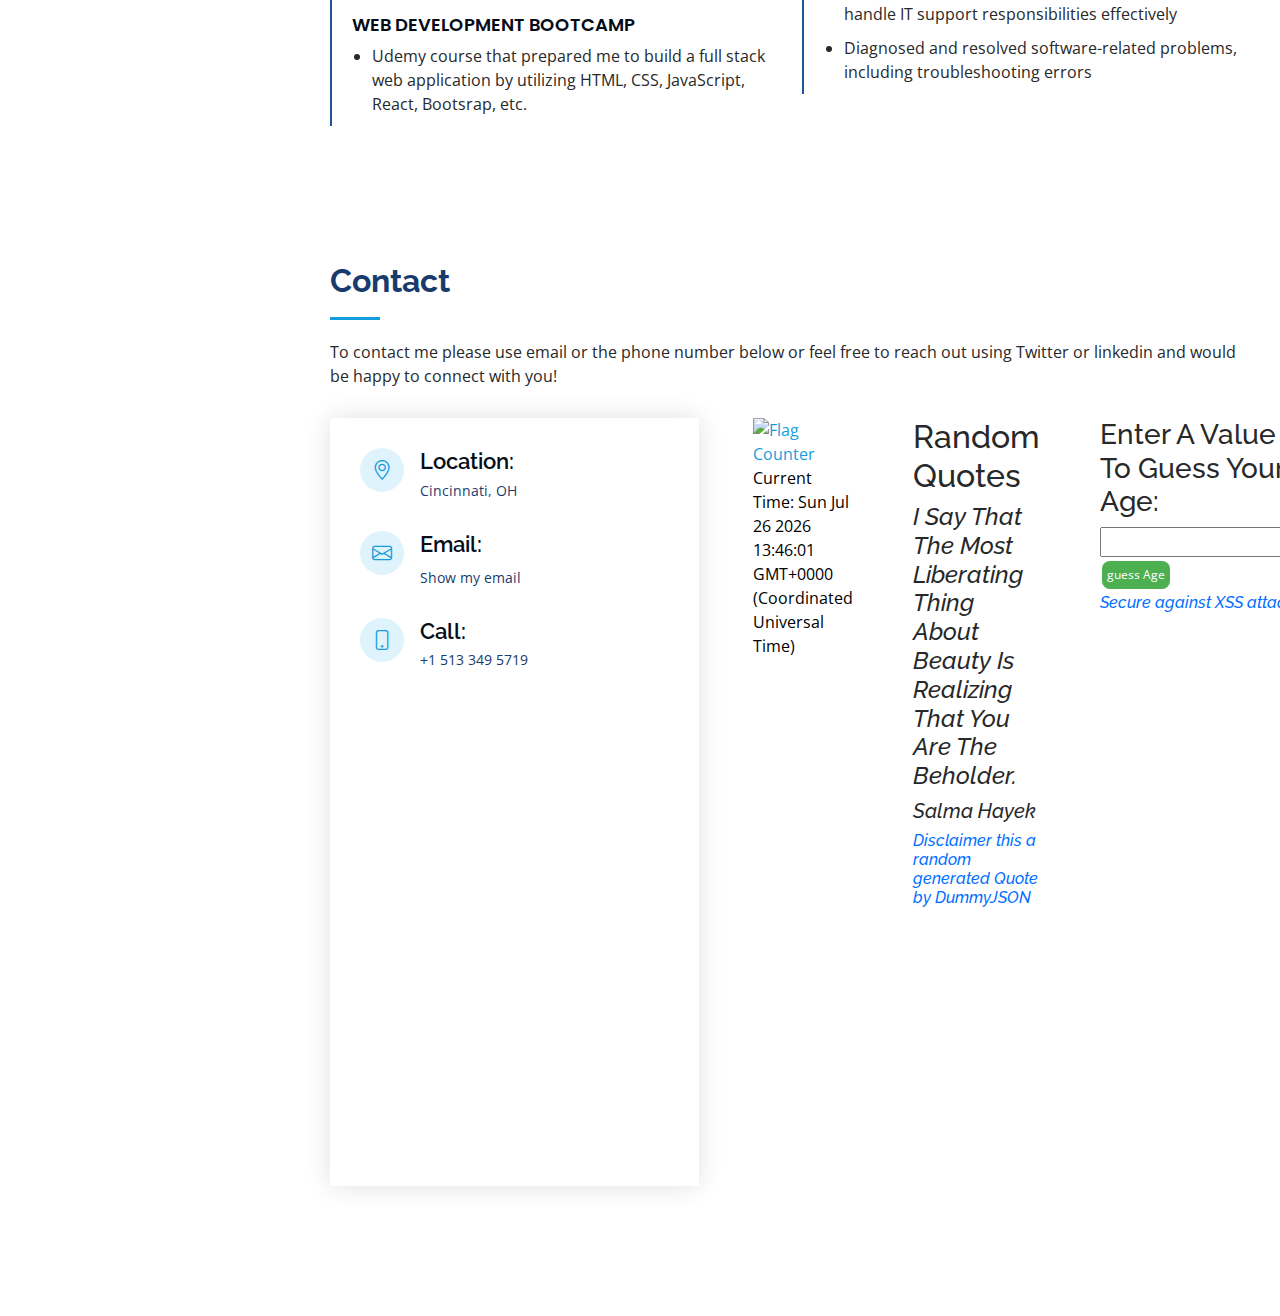
==== commit 7f0a2570: "Add files via upload" ====
--- a/index.html
+++ b/index.html
@@ -412,12 +412,12 @@
               <h5 id="quoteAuthor" style="font-style:italic;">Salma Hayek</h5>
               <h6 style="color: rgb(0, 110, 255); font-style:italic">Disclaimer this a random generated  Quote by DummyJSON</h6>
             </div>
-            <div className="container">
-              <h3>Enter A Value: </h3>
-              <input name="data" onkeypress="console.log('You have pressed a key')" id="data" required />
-              <input className="button round" type="button" value="jQuery Ajax POST Echo" onclick="jQueryAjaxPost()" />
+            <div class="container">
+              <h3>Enter A Value To Guess Your Age: </h3>
+              <input name="data" id="data" required />
+              <input class="button round" type="button" value="guess Age" onclick="guessAge($('#data').val())">
               <span id="error3"></span>
-              <div id="response"></div>
+              <div id="response2"></div>
               <h6 style="color: rgb(0, 110, 255); font-style:italic">Secure against XSS attacks</h6>
             </div>
           </div>
@@ -428,37 +428,12 @@
     </section><!-- End Contact Section -->
     <div id="root"></div>
     <script type="text/babel">
-      function jQueryAjaxPost() {
-          var input = $("#data").val();
-
-          // input validation
-          if (input.length == 0) {
-            $("#error3").html("The input field is empty!");
-            return;
-          }
-          if (!filterInput(input)) {
-            return;
-          } else {
-            let validInput = encodeInput(input);
-            $.post("echo.php", { data: validInput },
-              function (result) {
-                $("#response").html("Response from server:" + result);
-              }
-            );
-            $("#error3").html("");
-            $("#data").val("");
-          }
-        }
       class LetsConnect extends React.Component {
         render() {
           return (
             <div className="container">
-              <h3>Enter A Value: </h3>
-              <input name="data" id="data" required />
-              <input className="button round" type="button" value="jQuery Ajax POST Echo" onClick={() => jQueryAjaxPost()} />
-              <span id="error3"></span>
-              <div id="response"></div>
-              <h6>Secure against XSS attacks</h6>
+              <h3>Thank You for Visiting The Website, Lets Connect And Work On
+                Project</h3>
             </div>
           )
         }
@@ -468,11 +443,6 @@
         document.getElementById('root')
       );
     </script>
-
-                <!-- <div className="container">
-                  <h3 style="color: rgb(0, 110, 255); font-style:italic">Thank You for Visiting The Website, Lets Connect And Work On
-                    Project</h3>
-                </div> -->
   </main><!-- End #main -->
 
   <a href="#" class="back-to-top d-flex align-items-center justify-content-center active"><i
@@ -630,8 +600,7 @@
       drawTime(ctx, radius);
     }
     function encodeInput(input) {
-        // ipnut validation
-        console.log(input);
+        //input validation
         if (input) {
 
           if (input.length == 0) {
@@ -652,18 +621,40 @@
         return;
       }
       if (input.search("alert") >= 0) {
-        console.log(input);
         $("#error3").html("The input field should not contain alert!");
         return;
       }
       if (input.search("javascript") >= 0) {
-        console.log(input);
         $("#error3").html("The input field should not contain javascript!");
         return;
       }
       return input;
     }
-
+    async function guessAge(name) {
+
+        // input validation
+        if (name.length == 0) {
+          $("#error3").html("The input field is empty!");
+          return;
+        }
+        if (!filterInput(name)) {
+          return;
+        } else {
+          let validName = encodeInput(name);
+          if (validName != null) {
+            const response = await fetch("https://api.agify.io/?name=" + validName);
+            const result = await response.json();
+            console.log(result);
+            // result validation
+            if (result.length == 0) {
+              return;
+            }
+            $("#error3").html("");
+            $("#response2").html("Hi " + name + ", your age should be " + result.age);
+          }
+        }
+
+      }
   </script>
 </body>
 
